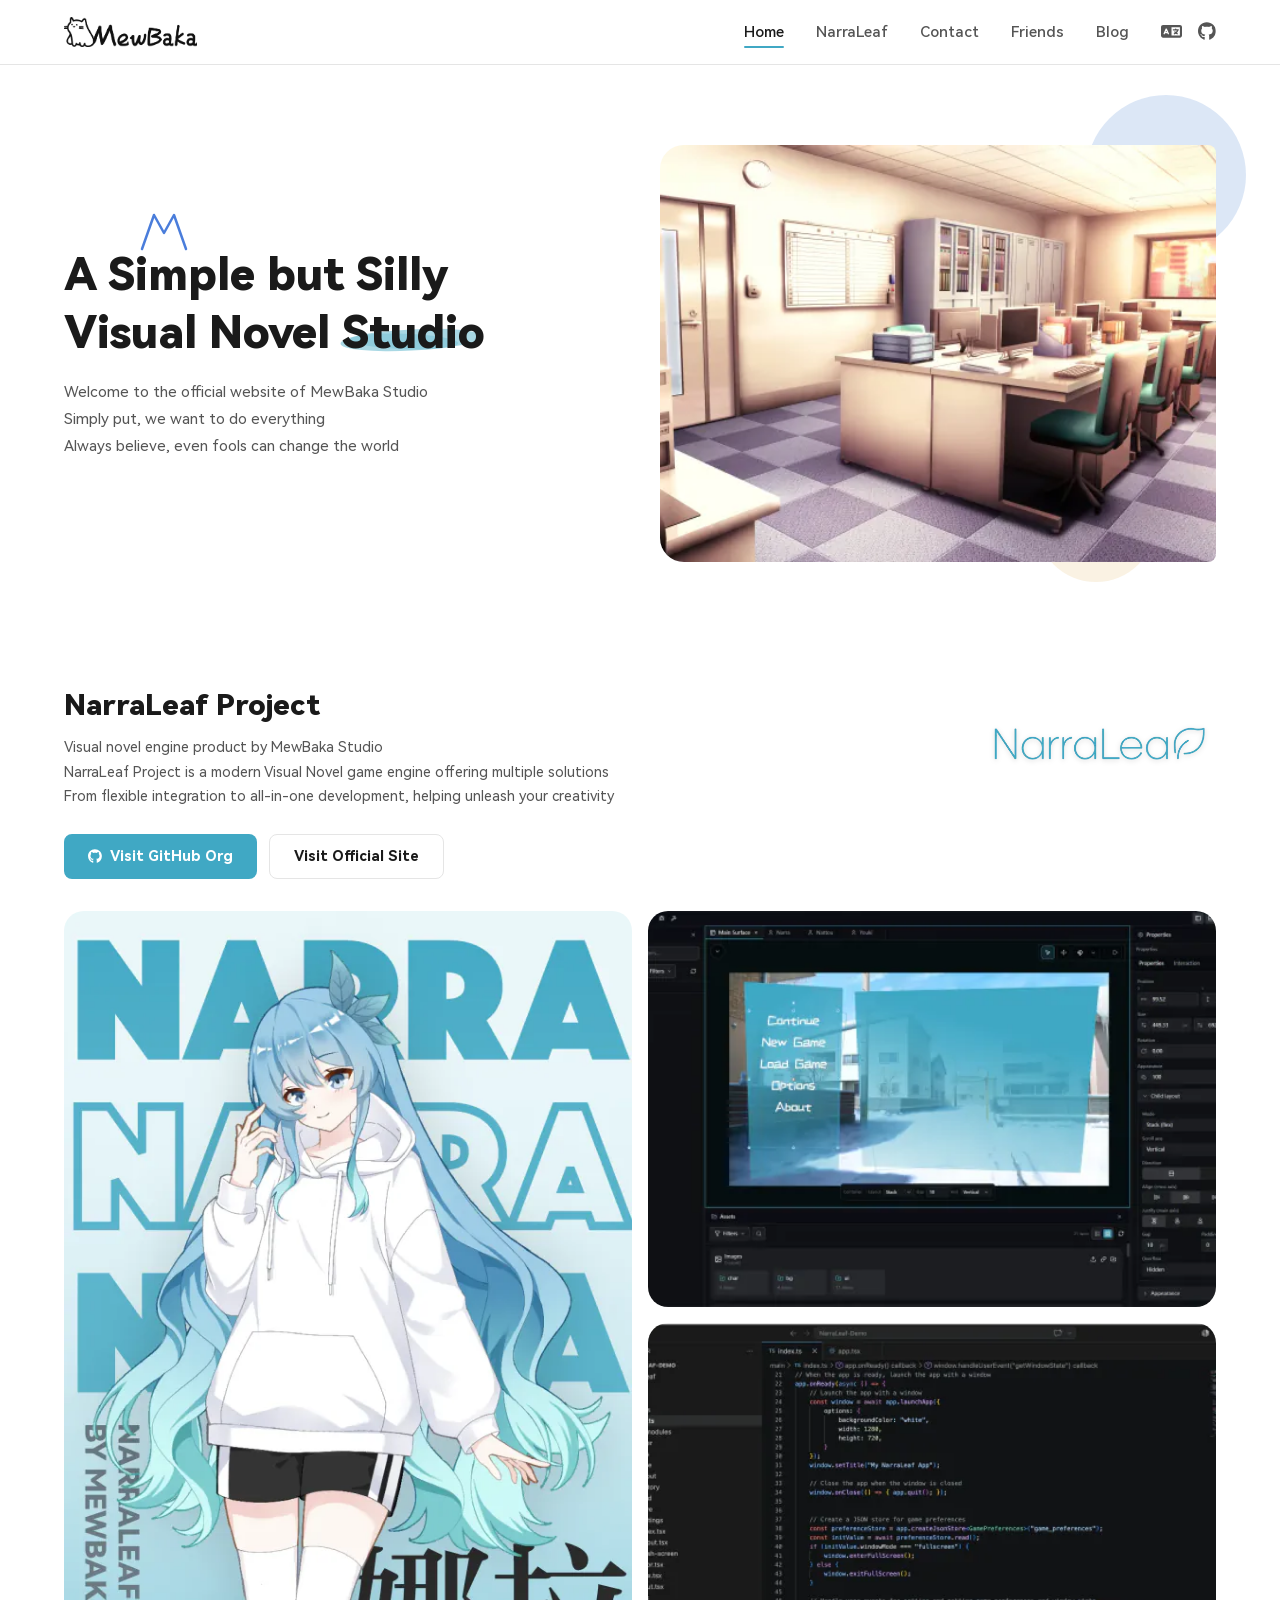
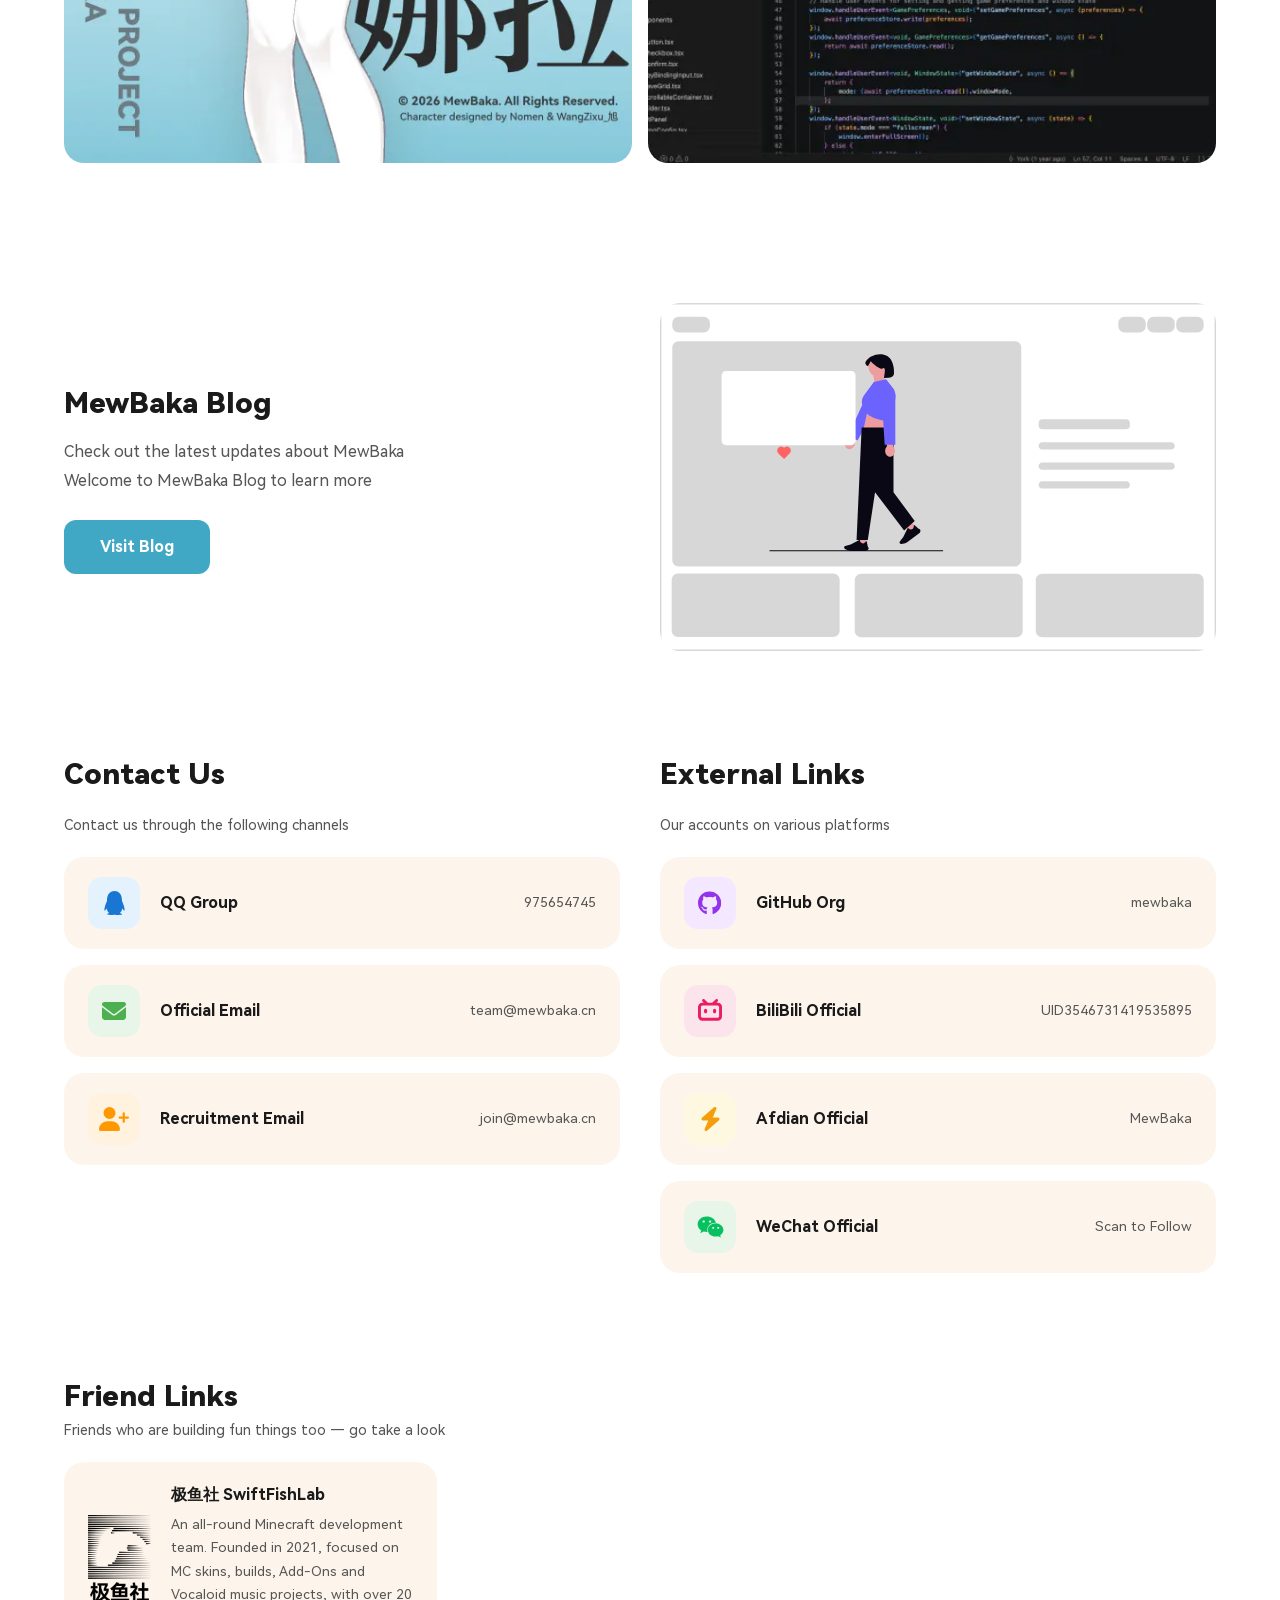
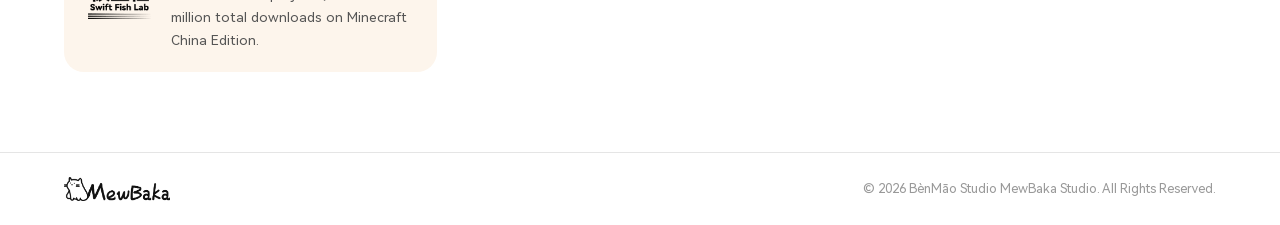
==== en/index.html @ d40ad309 "Move i18n from runtime DOM rewriting to per-language URLs 三种语言各自成为一个真实 URL：/zh/ /en/ /ja/，每份都是完整的静态 " ====
<!DOCTYPE html>
<html lang="en">
<head>
  <meta charset="UTF-8" />
  <meta name="viewport" content="width=device-width, initial-scale=1.0" />

  <!-- ===================================================================
       SEO 元数据区：全部静态定义，本文件固定为 英文。
       多语言现在靠 URL 区分：/zh/ /en/ /ja/ 各是一份完整的静态 HTML，
       切换语言 = 跳转到另一个 URL，JS 不再改写任何正文或元数据。
       爬虫抓到哪个 URL 就收录哪种语言，不受它自身运行环境语言影响。
       三份页面的 hreflang 必须互相声明（缺一份 Google 会忽略整组），
       新增语言时记得同步 hreflang、sitemap.xml 与根目录 index.html 的跳转表。
       =================================================================== -->
  <title>MewBaka Studio</title>
  <meta name="description" content="Official website of MewBaka Studio - creators of NarraLeaf Project, a modern visual novel game engine. We build delightful visual novel experiences." />
  <meta name="keywords" content="MewBaka,visual novel,NarraLeaf,visual novel engine,game engine,indie game,visual novel studio" />
  <meta name="author" content="MewBaka" />
  <meta name="robots" content="index, follow" />
  <meta name="theme-color" content="#40A8C4" />
  <meta name="color-scheme" content="light dark" />
  <link rel="canonical" href="https://mewbaka.cn/en/" />
  <link rel="alternate" hreflang="zh-CN" href="https://mewbaka.cn/zh/" />
  <link rel="alternate" hreflang="en" href="https://mewbaka.cn/en/" />
  <link rel="alternate" hreflang="ja" href="https://mewbaka.cn/ja/" />
  <link rel="alternate" hreflang="x-default" href="https://mewbaka.cn/zh/" />
  <meta property="og:type" content="website" />
  <meta property="og:title" content="MewBaka Studio" />
  <meta property="og:description" content="Official website of MewBaka Studio - creators of the NarraLeaf Project visual novel game engine" />
  <meta property="og:url" content="https://mewbaka.cn/en/" />
  <meta property="og:site_name" content="MewBaka" />
  <meta property="og:locale" content="en_US" />
  <meta property="og:locale:alternate" content="zh_CN" />
  <meta property="og:locale:alternate" content="ja_JP" />
  <meta name="twitter:card" content="summary" />
  <meta name="twitter:title" content="MewBaka Studio" />
  <meta name="twitter:description" content="Official website of MewBaka Studio - creators of the NarraLeaf Project visual novel game engine" />
  <link rel="icon" href="/favicon.ico" />

  <!-- 主题完全由 CSS 的 prefers-color-scheme 决定，不需要内联脚本抢在首屏前设置，
       因此也不存在深色模式白屏闪烁 -->
  <link rel="preload" href="/assets/fonts/harmonyos-sans-400.woff2" as="font" type="font/woff2" crossorigin />
  <link rel="preload" href="/assets/fonts/harmonyos-sans-900.woff2" as="font" type="font/woff2" crossorigin />
  <link rel="stylesheet" href="/assets/css/style.css" />
  <script src="/assets/js/main.js" defer></script>

  <script type="application/ld+json" id="ldJson">
  {
    "@context": "https://schema.org",
    "@type": "Organization",
    "name": "MewBaka 笨猫",
    "alternateName": "MewBaka Studio",
    "url": "https://mewbaka.cn",
    "logo": "https://mewbaka.cn/assets/images/logo/dark.webp",
    "description": "Creators of NarraLeaf Project, a visual novel game engine",
    "sameAs": [
      "https://github.com/mewbaka",
      "https://github.com/narraleaf",
      "https://space.bilibili.com/3546731419535895",
      "https://afdian.com/a/MewBaka"
    ]
  }
  </script>
</head>
<body>
<svg xmlns="http://www.w3.org/2000/svg" class="svg-sprite" aria-hidden="true"><symbol id="i-github" viewBox="0 0 496 512"><path d="M165.9 397.4c0 2-2.3 3.6-5.2 3.6-3.3.3-5.6-1.3-5.6-3.6 0-2 2.3-3.6 5.2-3.6 3-.3 5.6 1.3 5.6 3.6zm-31.1-4.5c-.7 2 1.3 4.3 4.3 4.9 2.6 1 5.6 0 6.2-2s-1.3-4.3-4.3-5.2c-2.6-.7-5.5.3-6.2 2.3zm44.2-1.7c-2.9.7-4.9 2.6-4.6 4.9.3 2 2.9 3.3 5.9 2.6 2.9-.7 4.9-2.6 4.6-4.6-.3-1.9-3-3.2-5.9-2.9zM244.8 8C106.1 8 0 113.3 0 252c0 110.9 69.8 205.8 169.5 239.2 12.8 2.3 17.3-5.6 17.3-12.1 0-6.2-.3-40.4-.3-61.4 0 0-70 15-84.7-29.8 0 0-11.4-29.1-27.8-36.6 0 0-22.9-15.7 1.6-15.4 0 0 24.9 2 38.6 25.8 21.9 38.6 58.6 27.5 72.9 20.9 2.3-16 8.8-27.1 16-33.7-55.9-6.2-112.3-14.3-112.3-110.5 0-27.5 7.6-41.3 23.6-58.9-2.6-6.5-11.1-33.3 2.6-67.9 20.9-6.5 69 27 69 27 20-5.6 41.5-8.5 62.8-8.5s42.8 2.9 62.8 8.5c0 0 48.1-33.6 69-27 13.7 34.7 5.2 61.4 2.6 67.9 16 17.7 25.8 31.5 25.8 58.9 0 96.5-58.9 104.2-114.8 110.5 9.2 7.9 17 22.9 17 46.4 0 33.7-.3 75.4-.3 83.6 0 6.5 4.6 14.4 17.3 12.1C428.2 457.8 496 362.9 496 252 496 113.3 383.5 8 244.8 8zM97.2 352.9c-1.3 1-1 3.3.7 5.2 1.6 1.6 3.9 2.3 5.2 1 1.3-1 1-3.3-.7-5.2-1.6-1.6-3.9-2.3-5.2-1zm-10.8-8.1c-.7 1.3.3 2.9 2.3 3.9 1.6 1 3.6.7 4.3-.7.7-1.3-.3-2.9-2.3-3.9-2-.6-3.6-.3-4.3.7zm32.4 35.6c-1.6 1.3-1 4.3 1.3 6.2 2.3 2.3 5.2 2.6 6.5 1 1.3-1.3.7-4.3-1.3-6.2-2.2-2.3-5.2-2.6-6.5-1zm-11.4-14.7c-1.6 1-1.6 3.6 0 5.9 1.6 2.3 4.3 3.3 5.6 2.3 1.6-1.3 1.6-3.9 0-6.2-1.4-2.3-4-3.3-5.6-2z"/></symbol><symbol id="i-qq" viewBox="0 0 448 512"><path d="M433.754 420.445c-11.526 1.393-44.86-52.741-44.86-52.741 0 31.345-16.136 72.247-51.051 101.786 16.842 5.192 54.843 19.167 45.803 34.421-7.316 12.343-125.51 7.881-159.632 4.037-34.122 3.844-152.316 8.306-159.632-4.037-9.045-15.25 28.918-29.214 45.783-34.415-34.92-29.539-51.059-70.445-51.059-101.792 0 0-33.334 54.134-44.859 52.741-5.37-.65-12.424-29.644 9.347-99.704 10.261-33.024 21.995-60.478 40.144-105.779C60.683 98.063 108.982.006 224 0c113.737.006 163.156 96.133 160.264 214.963 18.118 45.223 29.912 72.85 40.144 105.778 21.768 70.06 14.716 99.053 9.346 99.704z"/></symbol><symbol id="i-bilibili" viewBox="0 0 512 512"><path d="M488.6 104.1C505.3 122.2 513 143.8 511.9 169.8V372.2C511.5 398.6 502.7 420.3 485.4 437.3C468.2 454.3 446.3 463.2 419.9 464H92.02C65.57 463.2 43.81 454.2 26.74 436.8C9.682 419.4 .7667 396.5 0 368.2V169.8C.7667 143.8 9.682 122.2 26.74 104.1C43.81 87.75 65.57 78.77 92.02 78H121.4L96.05 52.19C90.3 46.46 87.42 39.19 87.42 30.4C87.42 21.6 90.3 14.34 96.05 8.603C101.8 2.868 109.1 0 117.9 0C126.7 0 134 2.868 139.8 8.603L213.1 78H301.1L375.6 8.603C381.7 2.868 389.2 0 398 0C406.8 0 414.1 2.868 419.9 8.603C425.6 14.34 428.5 21.6 428.5 30.4C428.5 39.19 425.6 46.46 419.9 52.19L394.6 78L423.9 78C450.3 78.77 471.9 87.75 488.6 104.1H488.6zM449.8 173.8C449.4 164.2 446.1 156.4 439.1 150.3C433.9 144.2 425.1 140.9 416.4 140.5H96.05C86.46 140.9 78.6 144.2 72.47 150.3C66.33 156.4 63.07 164.2 62.69 173.8V368.2C62.69 377.4 65.95 385.2 72.47 391.7C78.99 398.2 86.85 401.5 96.05 401.5H416.4C425.6 401.5 433.4 398.2 439.7 391.7C446 385.2 449.4 377.4 449.8 368.2L449.8 173.8zM185.5 216.5C191.8 222.8 195.2 230.6 195.6 239.7V273C195.2 282.2 191.9 289.9 185.8 296.2C179.6 302.5 171.8 305.7 162.2 305.7C152.6 305.7 144.7 302.5 138.6 296.2C132.5 289.9 129.2 282.2 128.8 273V239.7C129.2 230.6 132.6 222.8 138.9 216.5C145.2 210.2 152.1 206.9 162.2 206.5C171.4 206.9 179.2 210.2 185.5 216.5H185.5zM377 216.5C383.3 222.8 386.7 230.6 387.1 239.7V273C386.7 282.2 383.4 289.9 377.3 296.2C371.2 302.5 363.3 305.7 353.7 305.7C344.1 305.7 336.3 302.5 330.1 296.2C323.1 289.9 320.7 282.2 320.4 273V239.7C320.7 230.6 324.1 222.8 330.4 216.5C336.7 210.2 344.5 206.9 353.7 206.5C362.9 206.9 370.7 210.2 377 216.5H377z"/></symbol><symbol id="i-weixin" viewBox="0 0 576 512"><path d="M385.2 167.6c6.4 0 12.6.3 18.8 1.1C387.4 90.3 303.3 32 207.7 32 100.5 32 13 104.8 13 197.4c0 53.4 29.3 97.5 77.9 131.6l-19.3 58.6 68-34.1c24.4 4.8 43.8 9.7 68.2 9.7 6.2 0 12.1-.3 18.3-.8-4-12.9-6.2-26.6-6.2-40.8-.1-84.9 72.9-154 165.3-154zm-104.5-52.9c14.5 0 24.2 9.7 24.2 24.4 0 14.5-9.7 24.2-24.2 24.2-14.8 0-29.3-9.7-29.3-24.2.1-14.7 14.6-24.4 29.3-24.4zm-136.4 48.6c-14.5 0-29.3-9.7-29.3-24.2 0-14.8 14.8-24.4 29.3-24.4 14.8 0 24.4 9.7 24.4 24.4 0 14.6-9.6 24.2-24.4 24.2zM563 319.4c0-77.9-77.9-141.3-165.4-141.3-92.7 0-165.4 63.4-165.4 141.3S305 460.7 397.6 460.7c19.3 0 38.9-5.1 58.6-9.9l53.4 29.3-14.8-48.6C534 402.1 563 363.2 563 319.4zm-219.1-24.5c-9.7 0-19.3-9.7-19.3-19.6 0-9.7 9.7-19.3 19.3-19.3 14.8 0 24.4 9.7 24.4 19.3 0 10-9.7 19.6-24.4 19.6zm107.1 0c-9.7 0-19.3-9.7-19.3-19.6 0-9.7 9.7-19.3 19.3-19.3 14.5 0 24.4 9.7 24.4 19.3.1 10-9.9 19.6-24.4 19.6z"/></symbol><symbol id="i-language" viewBox="0 0 640 512"><path d="M0 128C0 92.7 28.7 64 64 64H256h48 16H576c35.3 0 64 28.7 64 64V384c0 35.3-28.7 64-64 64H320 304 256 64c-35.3 0-64-28.7-64-64V128zm320 0V384H576V128H320zM178.3 175.9c-3.2-7.2-10.4-11.9-18.3-11.9s-15.1 4.7-18.3 11.9l-64 144c-4.5 10.1 .1 21.9 10.2 26.4s21.9-.1 26.4-10.2l8.9-20.1h73.6l8.9 20.1c4.5 10.1 16.3 14.6 26.4 10.2s14.6-16.3 10.2-26.4l-64-144zM160 233.2L179 276H141l19-42.8zM448 164c11 0 20 9 20 20v4h44 16c11 0 20 9 20 20s-9 20-20 20h-2l-1.6 4.5c-8.9 24.4-22.4 46.6-39.6 65.4c.9 .6 1.8 1.1 2.7 1.6l18.9 11.3c9.5 5.7 12.5 18 6.9 27.4s-18 12.5-27.4 6.9l-18.9-11.3c-4.5-2.7-8.8-5.5-13.1-8.5c-10.6 7.5-21.9 14-34 19.4l-3.6 1.6c-10.1 4.5-21.9-.1-26.4-10.2s.1-21.9 10.2-26.4l3.6-1.6c6.4-2.9 12.6-6.1 18.5-9.8l-12.2-12.2c-7.8-7.8-7.8-20.5 0-28.3s20.5-7.8 28.3 0l14.6 14.6 .5 .5c12.4-13.1 22.5-28.3 29.8-45H448 376c-11 0-20-9-20-20s9-20 20-20h52v-4c0-11 9-20 20-20z"/></symbol><symbol id="i-envelope" viewBox="0 0 512 512"><path d="M48 64C21.5 64 0 85.5 0 112c0 15.1 7.1 29.3 19.2 38.4L236.8 313.6c11.4 8.5 27 8.5 38.4 0L492.8 150.4c12.1-9.1 19.2-23.3 19.2-38.4c0-26.5-21.5-48-48-48H48zM0 176V384c0 35.3 28.7 64 64 64H448c35.3 0 64-28.7 64-64V176L294.4 339.2c-22.8 17.1-54 17.1-76.8 0L0 176z"/></symbol><symbol id="i-user-plus" viewBox="0 0 640 512"><path d="M96 128a128 128 0 1 1 256 0A128 128 0 1 1 96 128zM0 482.3C0 383.8 79.8 304 178.3 304h91.4C368.2 304 448 383.8 448 482.3c0 16.4-13.3 29.7-29.7 29.7H29.7C13.3 512 0 498.7 0 482.3zM504 312V248H440c-13.3 0-24-10.7-24-24s10.7-24 24-24h64V136c0-13.3 10.7-24 24-24s24 10.7 24 24v64h64c13.3 0 24 10.7 24 24s-10.7 24-24 24H552v64c0 13.3-10.7 24-24 24s-24-10.7-24-24z"/></symbol><symbol id="i-bolt" viewBox="0 0 448 512"><path d="M349.4 44.6c5.9-13.7 1.5-29.7-10.6-38.5s-28.6-8-39.9 1.8l-256 224c-10 8.8-13.6 22.9-8.9 35.3S50.7 288 64 288H175.5L98.6 467.4c-5.9 13.7-1.5 29.7 10.6 38.5s28.6 8 39.9-1.8l256-224c10-8.8 13.6-22.9 8.9-35.3s-16.6-20.7-30-20.7H272.5L349.4 44.6z"/></symbol><symbol id="i-arrow-up" viewBox="0 0 384 512"><path d="M214.6 41.4c-12.5-12.5-32.8-12.5-45.3 0l-160 160c-12.5 12.5-12.5 32.8 0 45.3s32.8 12.5 45.3 0L160 141.2V448c0 17.7 14.3 32 32 32s32-14.3 32-32V141.2L329.4 246.6c12.5 12.5 32.8 12.5 45.3 0s12.5-32.8 0-45.3l-160-160z"/></symbol></svg>

<a href="#main" class="skip-link">Skip to Content</a>

<header>
  <div class="container header-inner">
    <a href="/en/" class="logo">
      <img class="logo-img light-logo" src="/assets/images/logo/dark.webp" width="1474" height="333" alt="MewBaka Logo" />
      <img class="logo-img dark-logo" src="/assets/images/logo/light.webp" width="1474" height="333" alt="MewBaka Logo" />
    </a>
    <div class="header-right">
      <div class="nav-links" id="navLinks">
        <a href="#hero" class="active">Home</a>
        <a href="#narraleaf">NarraLeaf</a>
        <a href="#contact">Contact</a>
        <a href="#friends">Friends</a>
        <a href="https://blog.mewbaka.cn" target="_blank" rel="noopener noreferrer">Blog</a>
        <div class="nav-actions">
          <div class="lang-wrapper">
            <button class="lang-toggle" id="langToggle" aria-label="Switch Language"><svg class="icon icon-w125" aria-hidden="true"><use href="#i-language"/></svg></button>
            <div class="lang-dropdown" id="langDropdown">
              <a href="/zh/" hreflang="zh-CN" lang="zh-CN" data-lang="zh-CN" class="lang-option">中文</a>
              <a href="/en/" hreflang="en" lang="en" data-lang="en" class="lang-option active" aria-current="true">English</a>
              <a href="/ja/" hreflang="ja" lang="ja" data-lang="ja" class="lang-option">日本語</a>
            </div>
          </div>
          <a href="https://github.com/mewbaka" target="_blank" rel="noopener noreferrer" class="nav-icon" aria-label="GitHub"><svg class="icon icon-w97" aria-hidden="true"><use href="#i-github"/></svg></a>
        </div>
      </div>
      <button class="hamburger" id="hamburger" aria-label="Menu">
        <span></span><span></span><span></span>
      </button>
    </div>
  </div>
</header>

<main id="main">

<section class="hero" id="hero">
  <div class="container">
    <div class="hero-grid">
      <div class="hero-text">
        <h1 class="doodle">A Simple but Silly<br/>Visual Novel Studio</h1>
        <div class="doodle-deco">
          <span class="deco-zigzag"></span>
        </div>
        <p>Welcome to the official website of MewBaka Studio<br/>Simply put, we want to do everything<br/>Always believe, even fools can change the world</p>
      </div>
      <div class="hero-image">
        <div class="hero-blob-blue"></div>
        <div class="hero-blob-beige"></div>
        <img src="/assets/images/banner-960.webp"
             srcset="/assets/images/banner-640.webp 640w, /assets/images/banner-960.webp 960w, /assets/images/banner-1280.webp 1280w"
             sizes="(max-width: 480px) calc(100vw - 24px), (max-width: 768px) calc(100vw - 48px), (max-width: 1200px) calc((100vw - 88px) / 2), 556px"
             width="1280" height="720" alt="MewBaka Studio" fetchpriority="high" decoding="async" />
      </div>
    </div>
  </div>
</section>

<section class="narraleaf" id="narraleaf">
  <div class="container">
    <div class="section-header">
      <div class="section-header-text">
        <h2>NarraLeaf Project</h2>
        <p>Visual novel engine product by MewBaka Studio<br>NarraLeaf Project is a modern Visual Novel game engine offering multiple solutions<br/>From flexible integration to all-in-one development, helping unleash your creativity</p>
      </div>
      <img src="/assets/images/narraleaf/logo-464.webp" width="460" height="127" alt="NarraLeaf Logo" class="narraleaf-logo" decoding="async" />
    </div>
    <div class="btn-group">
      <a href="https://github.com/narraleaf" target="_blank" rel="noopener noreferrer" class="btn btn-primary"><svg class="icon icon-w97" aria-hidden="true"><use href="#i-github"/></svg> Visit GitHub Org</a>
      <a href="https://narraleaf.com" target="_blank" rel="noopener noreferrer" class="btn btn-outline">Visit Official Site</a>
    </div>
    <div class="narraleaf-grid">
      <div class="img-large">
        <img src="/assets/images/narraleaf/img1-900.webp"
             srcset="/assets/images/narraleaf/img1-600.webp 600w, /assets/images/narraleaf/img1-900.webp 900w, /assets/images/narraleaf/img1-1200.webp 1200w"
             sizes="(max-width: 480px) calc(100vw - 24px), (max-width: 768px) calc(100vw - 48px), (max-width: 1200px) calc((100vw - 64px) / 2), 568px"
             width="1200" height="1800" alt="NarraLeaf character artwork" loading="lazy" decoding="async" />
      </div>
      <div class="img-small">
        <img src="/assets/images/narraleaf/img2-900.webp"
             srcset="/assets/images/narraleaf/img2-600.webp 600w, /assets/images/narraleaf/img2-900.webp 900w, /assets/images/narraleaf/img2-1200.webp 1200w"
             sizes="(max-width: 480px) calc(100vw - 24px), (max-width: 768px) calc(100vw - 48px), (max-width: 1200px) calc((100vw - 64px) / 2), 568px"
             width="1200" height="672" alt="NarraLeaf editor" loading="lazy" decoding="async" />
      </div>
      <div class="img-small">
        <img src="/assets/images/narraleaf/img3-900.webp"
             srcset="/assets/images/narraleaf/img3-600.webp 600w, /assets/images/narraleaf/img3-900.webp 900w, /assets/images/narraleaf/img3-1200.webp 1200w"
             sizes="(max-width: 480px) calc(100vw - 24px), (max-width: 768px) calc(100vw - 48px), (max-width: 1200px) calc((100vw - 64px) / 2), 568px"
             width="1200" height="764" alt="NarraLeaf Studio" loading="lazy" decoding="async" />
      </div>
    </div>
  </div>
</section>

<section class="blog" id="blog">
  <div class="container">
    <div class="blog-grid">
      <div class="blog-text">
        <h2>MewBaka Blog</h2>
        <p class="blog-desc">Check out the latest updates about MewBaka<br/>Welcome to MewBaka Blog to learn more</p>
        <a href="https://blog.mewbaka.cn" target="_blank" rel="noopener noreferrer" class="btn btn-primary blog-btn">Visit Blog</a>
      </div>
      <div class="blog-image">
        <img src="/assets/images/blog.svg" width="793" height="498" alt="MewBaka Blog" loading="lazy" decoding="async" />
      </div>
    </div>
  </div>
</section>

<section class="contact-social" id="contact">
  <div class="container">
    <div class="cs-grid">
      <div class="cs-column">
        <h2 class="cs-heading">Contact Us</h2>
        <p class="cs-sub">Contact us through the following channels</p>
        <a href="https://qm.qq.com/q/kIqDMi6DTy" target="_blank" rel="noopener noreferrer" class="cs-card">
          <div class="cs-icon qq"><svg class="icon icon-w88" aria-hidden="true"><use href="#i-qq"/></svg></div>
          <div class="cs-info">
            <span class="cs-name">QQ Group</span>
            <span class="cs-detail">975654745</span>
          </div>
        </a>
        <a href="mailto:team@mewbaka.cn" class="cs-card">
          <div class="cs-icon email"><svg class="icon" aria-hidden="true"><use href="#i-envelope"/></svg></div>
          <div class="cs-info">
            <span class="cs-name">Official Email</span>
            <span class="cs-detail">team@mewbaka.cn</span>
          </div>
        </a>
        <a href="mailto:join@mewbaka.cn" class="cs-card">
          <div class="cs-icon recruit"><svg class="icon icon-w125" aria-hidden="true"><use href="#i-user-plus"/></svg></div>
          <div class="cs-info">
            <span class="cs-name">Recruitment Email</span>
            <span class="cs-detail">join@mewbaka.cn</span>
          </div>
        </a>
      </div>
      <div class="cs-column">
        <h2 class="cs-heading">External Links</h2>
        <p class="cs-sub">Our accounts on various platforms</p>
        <a href="https://github.com/mewbaka" target="_blank" rel="noopener noreferrer" class="cs-card">
          <div class="cs-icon github"><svg class="icon icon-w97" aria-hidden="true"><use href="#i-github"/></svg></div>
          <div class="cs-info">
            <span class="cs-name">GitHub Org</span>
            <span class="cs-detail">mewbaka</span>
          </div>
        </a>
        <a href="https://space.bilibili.com/3546731419535895" target="_blank" rel="noopener noreferrer" class="cs-card">
          <div class="cs-icon bilibili"><svg class="icon" aria-hidden="true"><use href="#i-bilibili"/></svg></div>
          <div class="cs-info">
            <span class="cs-name">BiliBili Official</span>
            <span class="cs-detail">UID3546731419535895</span>
          </div>
        </a>
        <a href="https://afdian.com/a/MewBaka" target="_blank" rel="noopener noreferrer" class="cs-card">
          <div class="cs-icon afdian"><svg class="icon icon-w88" aria-hidden="true"><use href="#i-bolt"/></svg></div>
          <div class="cs-info">
            <span class="cs-name">Afdian Official</span>
            <span class="cs-detail">MewBaka</span>
          </div>
        </a>
        <div class="cs-card wechat-card" id="wechatCard">
          <div class="cs-icon wechat"><svg class="icon icon-w113" aria-hidden="true"><use href="#i-weixin"/></svg></div>
          <div class="cs-info">
            <span class="cs-name">WeChat Official</span>
            <span class="cs-detail">Scan to Follow</span>
          </div>
          <div class="wechat-popup" id="wechatPopup">
            <img src="/assets/images/wechat-560.webp"
                 srcset="/assets/images/wechat-560.webp 560w, /assets/images/wechat-1120.webp 1120w"
                 sizes="(max-width: 480px) calc(100vw - 24px), (max-width: 768px) calc(100vw - 48px), (max-width: 1200px) calc((100vw - 88px) / 2), 556px"
                 width="1120" height="358" alt="Search for MewBaka笨猫 on WeChat" loading="lazy" decoding="async" />
          </div>
        </div>
      </div>
    </div>
  </div>
</section>

<section class="friends" id="friends">
  <div class="container">
    <h2 class="friends-heading">Friend Links</h2>
    <p class="friends-sub">Friends who are building fun things too — go take a look</p>
    <div class="friends-grid">
      <a href="https://swiftfishlab.cn/" target="_blank" rel="noopener noreferrer" class="friend-card">
        <img class="friend-logo" src="/assets/images/friends/swiftfishlab.webp" width="192" height="316" alt="SwiftFishLab logo" loading="lazy" decoding="async" />
        <div class="friend-info">
          <span class="friend-name">极鱼社 SwiftFishLab</span>
          <span class="friend-desc">An all-round Minecraft development team. Founded in 2021, focused on MC skins, builds, Add-Ons and Vocaloid music projects, with over 20 million total downloads on Minecraft China Edition.</span>
        </div>
      </a>
    </div>
  </div>
</section>

<button class="back-to-top" id="backToTop" aria-label="Back to Top"><svg class="icon icon-w75" aria-hidden="true"><use href="#i-arrow-up"/></svg></button>

</main>

<footer>
  <div class="container footer-inner">
    <div class="footer-logo">
      <img class="light-logo" src="/assets/images/logo/dark.webp" width="1474" height="333" alt="MewBaka Logo" decoding="async" />
      <img class="dark-logo" src="/assets/images/logo/light.webp" width="1474" height="333" alt="MewBaka Logo" decoding="async" />
    </div>
    <div class="footer-copy">© 2026 BènMāo Studio MewBaka Studio. All Rights Reserved.</div>
  </div>
</footer>

</body>
</html>
---- assets/css/style.css ----
/* ===== FONTS (self-hosted, latin subset — CJK 由系统字体兜底) ===== */
@font-face{font-family:'HarmonyOS Sans';font-style:normal;font-weight:400;font-display:swap;src:local('HarmonyOS Sans'),url('../fonts/harmonyos-sans-400.woff2') format('woff2')}
@font-face{font-family:'HarmonyOS Sans';font-style:normal;font-weight:500;font-display:swap;src:local('HarmonyOS Sans'),url('../fonts/harmonyos-sans-500.woff2') format('woff2')}
@font-face{font-family:'HarmonyOS Sans';font-style:normal;font-weight:700;font-display:swap;src:local('HarmonyOS Sans'),url('../fonts/harmonyos-sans-700.woff2') format('woff2')}
@font-face{font-family:'HarmonyOS Sans';font-style:normal;font-weight:900;font-display:swap;src:local('HarmonyOS Sans'),url('../fonts/harmonyos-sans-900.woff2') format('woff2')}

*,*::before,*::after{margin:0;padding:0;box-sizing:border-box}
:root{
  --primary:#40A8C4;
  --primary-hover:#3590A8;
  --text:#1a1a1a;
  --text-secondary:#555;
  --bg:#fff;
  --bg-light:#f8f8f8;
  --card-bg:#fdf5ec;
  --border:#e5e5e5;
  --header-bg:rgba(255,255,255,.92);
  --radius:12px;
  --radius-lg:20px;
  --max-w:1200px;
  --font-sans:'HarmonyOS Sans',-apple-system,BlinkMacSystemFont,"Segoe UI","Noto Sans SC","PingFang SC","Microsoft YaHei",sans-serif;
}
/* 深浅主题完全跟随操作系统：没有切换按钮，也不读写任何本地偏好。
   全部深色规则都写在这个媒体查询里，别再引入 [data-theme] 之类的手动开关。 */
@media(prefers-color-scheme:dark){
  :root{
    --text:#e8e8e8;
    --text-secondary:#aaa;
    --bg:#111;
    --bg-light:#1a1a1a;
    --card-bg:#1e1e1e;
    --border:#333;
    --header-bg:rgba(17,17,17,.92);
    --primary:#5BBDD4;
    --primary-hover:#4AACC4;
  }
}
html{scroll-behavior:smooth;font-size:16px}
@media(prefers-reduced-motion:reduce){html{scroll-behavior:auto}*{animation-duration:0.01ms!important;transition-duration:0.01ms!important}}
body{font-family:var(--font-sans);font-weight:400;color:var(--text);background:var(--bg);line-height:1.6;-webkit-font-smoothing:antialiased;overflow-x:hidden}
a{text-decoration:none;color:inherit}
/* height:auto 让 img 的 width/height 属性只提供宽高比（用于占位、防止 CLS），
   实际高度仍由 CSS 决定；需要固定高度的规则各自显式声明 */
img{max-width:100%;height:auto;display:block}
h1,h2,h3{font-weight:700}
.container{max-width:var(--max-w);margin:0 auto;padding:0 24px}

/* ===== INLINE SVG ICONS ===== */
/* 内联 <svg> 的 width:auto 会被解析为 100%，必须显式给宽度。
   宽度 = viewBox 宽 / 512，与 Font Awesome 的字形步进一致 */
.svg-sprite{display:none}
.icon{height:1em;width:1em;fill:currentColor;display:inline-block;vertical-align:-.125em;flex-shrink:0}
.icon-w75{width:.75em}
.icon-w88{width:.875em}
.icon-w97{width:.96875em}
.icon-w113{width:1.125em}
.icon-w125{width:1.25em}

/* ===== HEADER ===== */
header{position:sticky;top:0;z-index:100;background:var(--header-bg);backdrop-filter:blur(12px);border-bottom:1px solid var(--border)}
.header-inner{display:flex;align-items:center;justify-content:space-between;height:64px}
.logo{display:flex;align-items:center}
.logo img{height:30px;width:auto}
.header-right{display:flex;align-items:center;gap:24px}
.nav-links{display:flex;gap:32px;align-items:center}
/* 一律用直接子选择器 .nav-links>a：语言下拉里的每一项现在也是 <a>，
   但它嵌在 .nav-actions 里，不该套用导航项的字号、下划线和移动端分隔线 */
.nav-links>a{font-size:.95rem;font-weight:500;color:var(--text-secondary);transition:color .2s;position:relative}
.nav-links>a:hover,.nav-links>a.active{color:var(--text)}
.nav-links>a.active::after{content:'';position:absolute;bottom:-4px;left:0;right:0;height:2px;background:var(--primary);border-radius:1px}
.nav-actions{display:flex;align-items:center;gap:16px}
.nav-actions .nav-icon{font-size:1.15rem;color:var(--text-secondary);transition:color .2s}
.nav-actions .nav-icon:hover{color:var(--text)}
.nav-actions .lang-toggle{padding:0;font-size:1.05rem;background:none;border:none;cursor:pointer;color:var(--text-secondary);transition:color .2s;line-height:1}
.nav-actions .lang-toggle:hover{color:var(--text)}
.lang-wrapper{position:relative}
.lang-dropdown{position:absolute;top:calc(100% + 8px);right:0;background:var(--bg);border:1px solid var(--border);border-radius:var(--radius);padding:4px;box-shadow:0 8px 24px rgba(0,0,0,.1);opacity:0;visibility:hidden;transform:translateY(4px);transition:opacity .2s,visibility .2s,transform .2s;z-index:50;min-width:120px}
.lang-dropdown.open{opacity:1;visibility:visible;transform:translateY(0)}
.lang-option{display:block;width:100%;padding:8px 16px;background:none;border:none;cursor:pointer;font-size:.85rem;font-weight:500;color:var(--text-secondary);text-align:left;white-space:nowrap;border-radius:8px;transition:background .15s,color .15s;font-family:var(--font-sans)}
.lang-option:hover{background:var(--bg-light);color:var(--text)}
.lang-option.active{color:var(--text);font-weight:700}
.hamburger{display:none;background:none;border:none;cursor:pointer;padding:4px;flex-direction:column;gap:5px}
.hamburger span{display:block;width:22px;height:2px;background:var(--text);border-radius:2px;transition:transform .3s,opacity .3s}
.hamburger.active span:nth-child(1){transform:translateY(7px) rotate(45deg)}
.hamburger.active span:nth-child(2){opacity:0}
.hamburger.active span:nth-child(3){transform:translateY(-7px) rotate(-45deg)}

/* ===== HERO ===== */
.hero{padding:80px 0 60px;position:relative;overflow:visible}
.hero-grid{display:grid;grid-template-columns:1fr 1fr;gap:40px;align-items:center}
.hero-text{position:relative}
.hero-text h1{font-size:2.8rem;line-height:1.3;font-weight:900;margin-bottom:16px}
.hero-text h1.doodle{position:relative;display:inline-block;z-index:1}
.hero-text h1.doodle::before{content:'';position:absolute;right:0;bottom:2%;width:35%;height:35%;background:url("data:image/svg+xml,%3Csvg xmlns='http://www.w3.org/2000/svg' viewBox='0 0 300 60'%3E%3Cellipse cx='150' cy='30' rx='145' ry='22' fill='%2340A8C4' opacity='.45' transform='rotate(-3 150 30)'/%3E%3Cellipse cx='135' cy='33' rx='110' ry='16' fill='%2340A8C4' opacity='.25' transform='rotate(2 135 33)'/%3E%3C/svg%3E") no-repeat;background-size:100% 100%;z-index:-1}

.doodle-deco{position:absolute;top:0;left:0;width:100%;height:100%;pointer-events:none;z-index:0}
.deco-zigzag{position:absolute;top:-35px;left:70px;width:60px;height:40px;background:url("data:image/svg+xml,%3Csvg xmlns='http://www.w3.org/2000/svg' viewBox='0 0 60 40'%3E%3Cpath d='M8 38L20 4L30 22L40 4L52 38' fill='none' stroke='%234A7DDB' stroke-width='2.5' stroke-linecap='round' stroke-linejoin='round'/%3E%3C/svg%3E") no-repeat center;background-size:contain}
.hero-text p{color:var(--text-secondary);font-size:.95rem;line-height:1.8;font-weight:400}
.hero-image{position:relative}
.hero-image img{width:100%;border-radius:24px 8px 8px 24px;object-fit:cover;aspect-ratio:4/3;transition:transform .4s ease}
.hero-image:hover img{transform:scale(1.03)}
.hero-blob-blue{position:absolute;width:160px;height:160px;background:#C5D8F0;border-radius:50%;top:-50px;right:-30px;opacity:.6;z-index:-1}
.hero-blob-beige{position:absolute;width:120px;height:120px;background:#F5E6C8;border-radius:50%;bottom:-20px;right:60px;opacity:.5;z-index:-1}

/* ===== NARRALEAF SECTION ===== */
.narraleaf{padding:60px 0 80px}
.section-header{display:flex;align-items:center;justify-content:space-between;margin-bottom:24px;flex-wrap:wrap;gap:16px}
.section-header-text h2{font-size:1.8rem;font-weight:900;margin-bottom:8px}
.section-header-text p{color:var(--text-secondary);font-size:.9rem;max-width:680px;line-height:1.7}
.narraleaf-logo{height:64px;width:auto;object-fit:contain;transition:transform .3s ease}
.narraleaf-logo:hover{transform:scale(1.08)}
.btn-group{display:flex;gap:12px;margin-bottom:32px;flex-wrap:wrap}
.btn{display:inline-flex;align-items:center;gap:8px;padding:10px 24px;border-radius:8px;font-size:.9rem;font-weight:700;transition:all .2s;cursor:pointer;border:none}
.btn-primary{background:var(--primary);color:#fff}
.btn-primary:hover{background:var(--primary-hover)}
.btn-outline{background:transparent;color:var(--text);border:1.5px solid var(--border)}
.btn-outline:hover{border-color:#999}

.narraleaf-grid{display:grid;grid-template-columns:1fr 1fr;grid-template-rows:auto auto;gap:16px}
.narraleaf-grid .img-large{grid-row:1/3;border-radius:var(--radius-lg);overflow:hidden}
.narraleaf-grid .img-large img{width:100%;height:100%;object-fit:cover;transition:transform .4s ease}
.narraleaf-grid .img-large:hover img{transform:scale(1.05)}
.narraleaf-grid .img-small{border-radius:var(--radius-lg);overflow:hidden}
.narraleaf-grid .img-small img{width:100%;height:100%;object-fit:cover;transition:transform .4s ease}
.narraleaf-grid .img-small:hover img{transform:scale(1.05)}

/* ===== BLOG SECTION ===== */
.blog{padding:60px 0}
.blog-grid{display:grid;grid-template-columns:1fr 1fr;gap:40px;align-items:center}
.blog-text{padding-right:40px}
.blog-text h2{font-size:1.8rem;font-weight:900;margin-bottom:12px}
.blog-desc{color:var(--text-secondary);font-size:1rem;line-height:1.8;margin-bottom:24px}
.blog-btn{padding:14px 36px;font-size:1rem;border-radius:12px}
.blog-image img{width:100%;border-radius:var(--radius-lg)}

/* ===== CONTACT & SOCIAL SECTION ===== */
.contact-social{padding:40px 0 80px}
.cs-grid{display:grid;grid-template-columns:1fr 1fr;gap:40px}
.cs-column{display:flex;flex-direction:column;gap:16px}
.cs-heading{font-size:1.8rem;font-weight:900}
.cs-sub{color:var(--text-secondary);font-size:.9rem;margin-bottom:4px}
.cs-card{display:flex;align-items:center;gap:20px;background:var(--card-bg);border-radius:var(--radius-lg);padding:20px 24px;transition:transform .2s,box-shadow .2s;cursor:pointer}
.cs-card:hover{transform:translateY(-2px);box-shadow:0 6px 20px rgba(0,0,0,.06)}
.cs-icon{width:52px;height:52px;border-radius:14px;display:flex;align-items:center;justify-content:center;font-size:1.5rem;flex-shrink:0;transition:transform .3s ease}
.cs-card:hover .cs-icon{transform:scale(1.1) rotate(-5deg)}
.cs-icon.qq{background:#e3f2fd;color:#1976d2}
.cs-icon.email{background:#e8f5e9;color:#4caf50}
.cs-icon.recruit{background:#fff3e0;color:#ff9800}
.cs-icon.github{background:#f3e8ff;color:#9333ea}
.cs-icon.bilibili{background:#fce4ec;color:#e91e63}
.cs-icon.afdian{background:#fff8e1;color:#f59e0b}
.cs-info{display:flex;align-items:center;justify-content:space-between;flex:1;min-width:0}
.cs-name{font-size:1rem;font-weight:700;white-space:nowrap}
.cs-detail{font-size:.85rem;color:var(--text-secondary);white-space:nowrap}
.wechat-card{position:relative;cursor:pointer}
.cs-icon.wechat{background:#e8f5e9;color:#07c160}
.wechat-popup{position:absolute;bottom:calc(100% + 12px);right:0;width:100%;border-radius:var(--radius);overflow:hidden;box-shadow:0 8px 24px rgba(0,0,0,.15);opacity:0;visibility:hidden;transform:translateY(8px);transition:opacity .25s,visibility .25s,transform .25s;pointer-events:none;z-index:10}
.wechat-popup img{width:100%;display:block}
.wechat-card:hover .wechat-popup{opacity:1;visibility:visible;transform:translateY(0)}
.wechat-card.popup-open .wechat-popup{opacity:1;visibility:visible;transform:translateY(0);pointer-events:auto}

/* ===== FRIEND LINKS ===== */
/* 上一节 .contact-social 已带 80px 下内边距，这里只补 20px，合计与其他节间距一致 */
.friends{padding:20px 0 80px}
.friends-heading{font-size:1.8rem;font-weight:900}
.friends-sub{color:var(--text-secondary);font-size:.9rem;margin-bottom:20px}
/* auto-fill + min() ：只有一条友链时不会拉成整行大卡片，之后加友链自动排成多列；
   min(340px,100%) 保证窄于 340px 的视口里不横向溢出 */
.friends-grid{display:grid;grid-template-columns:repeat(auto-fill,minmax(min(340px,100%),1fr));gap:16px}
.friend-card{display:flex;align-items:center;gap:20px;background:var(--card-bg);border-radius:var(--radius-lg);padding:20px 24px;transition:transform .2s,box-shadow .2s}
.friend-card:hover{transform:translateY(-2px);box-shadow:0 6px 20px rgba(0,0,0,.06)}
/* 对方 Logo 是纯黑线稿（透明底），深色主题下整体反相为纯白，否则会糊在深色卡片上 */
.friend-logo{height:104px;width:auto;flex-shrink:0;transition:transform .3s ease}
@media(prefers-color-scheme:dark){.friend-logo{filter:invert(1)}}
.friend-card:hover .friend-logo{transform:scale(1.06)}
.friend-info{display:flex;flex-direction:column;gap:6px;min-width:0}
.friend-name{font-size:1rem;font-weight:700}
.friend-desc{font-size:.85rem;line-height:1.7;color:var(--text-secondary)}

/* ===== FOOTER ===== */
footer{border-top:1px solid var(--border);padding:24px 0}
.footer-inner{display:flex;align-items:center;justify-content:space-between}
.footer-logo{display:flex;align-items:center;font-weight:700}
.footer-logo img{height:24px;width:auto}
.footer-copy{font-size:.8rem;color:#999}

/* ===== LOGO THEME SWITCH ===== */
/* 深色 logo 用在浅色底上，浅色 logo 用在深色底上 */
.light-logo{display:block}
.dark-logo{display:none}
@media(prefers-color-scheme:dark){
  .light-logo{display:none}
  .dark-logo{display:block}
}

/* ===== RESPONSIVE ===== */
@media(max-width:768px){
  .hero-grid{grid-template-columns:1fr;text-align:center}
  .hero-text h1{font-size:2rem}
  .hero-blob-blue,.hero-blob-beige{display:none}
  .hero-text h1.doodle::before,.doodle-deco{display:none}
  .section-header{flex-direction:column}
  .narraleaf-logo{order:-1;align-self:flex-start}
  .narraleaf-grid{grid-template-columns:1fr}
  .narraleaf-grid .img-large{grid-row:auto}
  .blog-grid{grid-template-columns:1fr}
  .blog-text{padding-right:0;text-align:center}
  .blog-btn{margin:0 auto}
  .blog-image{order:-1}
  .cs-grid{grid-template-columns:1fr}
  .header-inner{height:56px}
  .hamburger{display:flex}
  .nav-links{display:none;position:absolute;top:56px;left:0;right:0;flex-direction:column;gap:0;background:var(--header-bg);backdrop-filter:blur(12px);border-bottom:1px solid var(--border);padding:8px 0}
  .nav-links.open{display:flex}
  .nav-links>a{padding:12px 24px;font-size:.95rem;border-bottom:1px solid var(--border)}
  .nav-links>a:last-of-type{border-bottom:none}
  .nav-links>a.active::after{display:none}
  .nav-actions{padding:8px 24px 4px;gap:16px;justify-content:flex-start}
  .nav-actions .nav-icon{font-size:1.3rem}
  .nav-actions .lang-toggle{font-size:1.2rem}
  .logo img{height:27px}
  .footer-inner{flex-direction:column;gap:12px;text-align:center}
  .footer-logo{justify-content:center}
}
@media(max-width:480px){
  .hero-text h1{font-size:1.6rem}
  .header-inner{padding:0 12px}
  .container{padding:0 12px}
  .cs-card{padding:16px}
  .cs-icon{width:44px;height:44px;font-size:1.3rem}
  .friend-card{padding:16px;gap:16px}
  .friend-logo{height:88px}
}

/* ===== THEME TRANSITION ===== */
body,.header-inner,.card,.btn,.nav-links>a{transition:background .3s,color .3s,border-color .3s,box-shadow .3s}

/* ===== SELECTION ===== */
::selection{background:rgba(64,168,196,.25);color:inherit}

/* ===== SKIP LINK ===== */
.skip-link{position:absolute;top:-100%;left:16px;background:var(--primary);color:#fff;padding:8px 16px;border-radius:0 0 8px 8px;font-size:.85rem;font-weight:600;z-index:999;transition:top .2s}
.skip-link:focus{top:0}

/* ===== BACK TO TOP ===== */
.back-to-top{position:fixed;bottom:32px;right:32px;width:44px;height:44px;border-radius:50%;background:var(--primary);color:#fff;border:none;cursor:pointer;font-size:1rem;display:flex;align-items:center;justify-content:center;opacity:0;visibility:hidden;transform:translateY(12px);transition:opacity .3s,visibility .3s,transform .3s,background .2s;z-index:90;box-shadow:0 4px 12px rgba(0,0,0,.15)}
.back-to-top.visible{opacity:1;visibility:visible;transform:translateY(0)}
.back-to-top:hover{background:var(--primary-hover)}

/* ===== LANGUAGE SUGGESTION BANNER =====
   仅当浏览器环境为英文/日文、且用户尚未选择过语言时，由 main.js 动态插入。
   刻意不写进 index.html：静态源码里保持纯中文，爬虫抓到的仍是中文页面。
   定位避开 .back-to-top（右下 32px，44px 见方）：桌面端靠左，移动端上移。 */
.lang-banner{position:fixed;bottom:24px;left:24px;z-index:95;max-width:400px;display:flex;align-items:flex-start;gap:12px;background:var(--bg);border:1px solid var(--border);border-radius:var(--radius);padding:16px;box-shadow:0 8px 24px rgba(0,0,0,.12);opacity:0;visibility:hidden;transform:translateY(12px);transition:opacity .3s,visibility .3s,transform .3s}
.lang-banner.show{opacity:1;visibility:visible;transform:translateY(0)}
.lang-banner-icon{margin-top:3px;color:var(--primary)}
.lang-banner-body{flex:1;min-width:0}
.lang-banner-text{font-size:.85rem;line-height:1.5;color:var(--text-secondary);margin-bottom:12px}
/* 是 <a> 不是 <button>：切换语言 = 跳转到另一个 URL，所以要 display 成块级可点区域 */
.lang-banner-switch{display:inline-block;padding:8px 16px;border-radius:8px;background:var(--primary);color:#fff;border:none;cursor:pointer;font-size:.8rem;font-weight:700;font-family:var(--font-sans);transition:background .2s}
.lang-banner-switch:hover{background:var(--primary-hover);color:#fff}
.lang-banner-close{flex-shrink:0;width:22px;height:22px;display:flex;align-items:center;justify-content:center;background:none;border:none;cursor:pointer;border-radius:6px;font-size:1.1rem;line-height:1;color:var(--text-secondary);font-family:var(--font-sans);transition:background .15s,color .15s}
.lang-banner-close:hover{background:var(--bg-light);color:var(--text)}
@media(max-width:768px){
  .lang-banner{left:12px;right:12px;bottom:88px;max-width:none}
}
@media(prefers-reduced-motion:reduce){
  .lang-banner{transition:none}
}
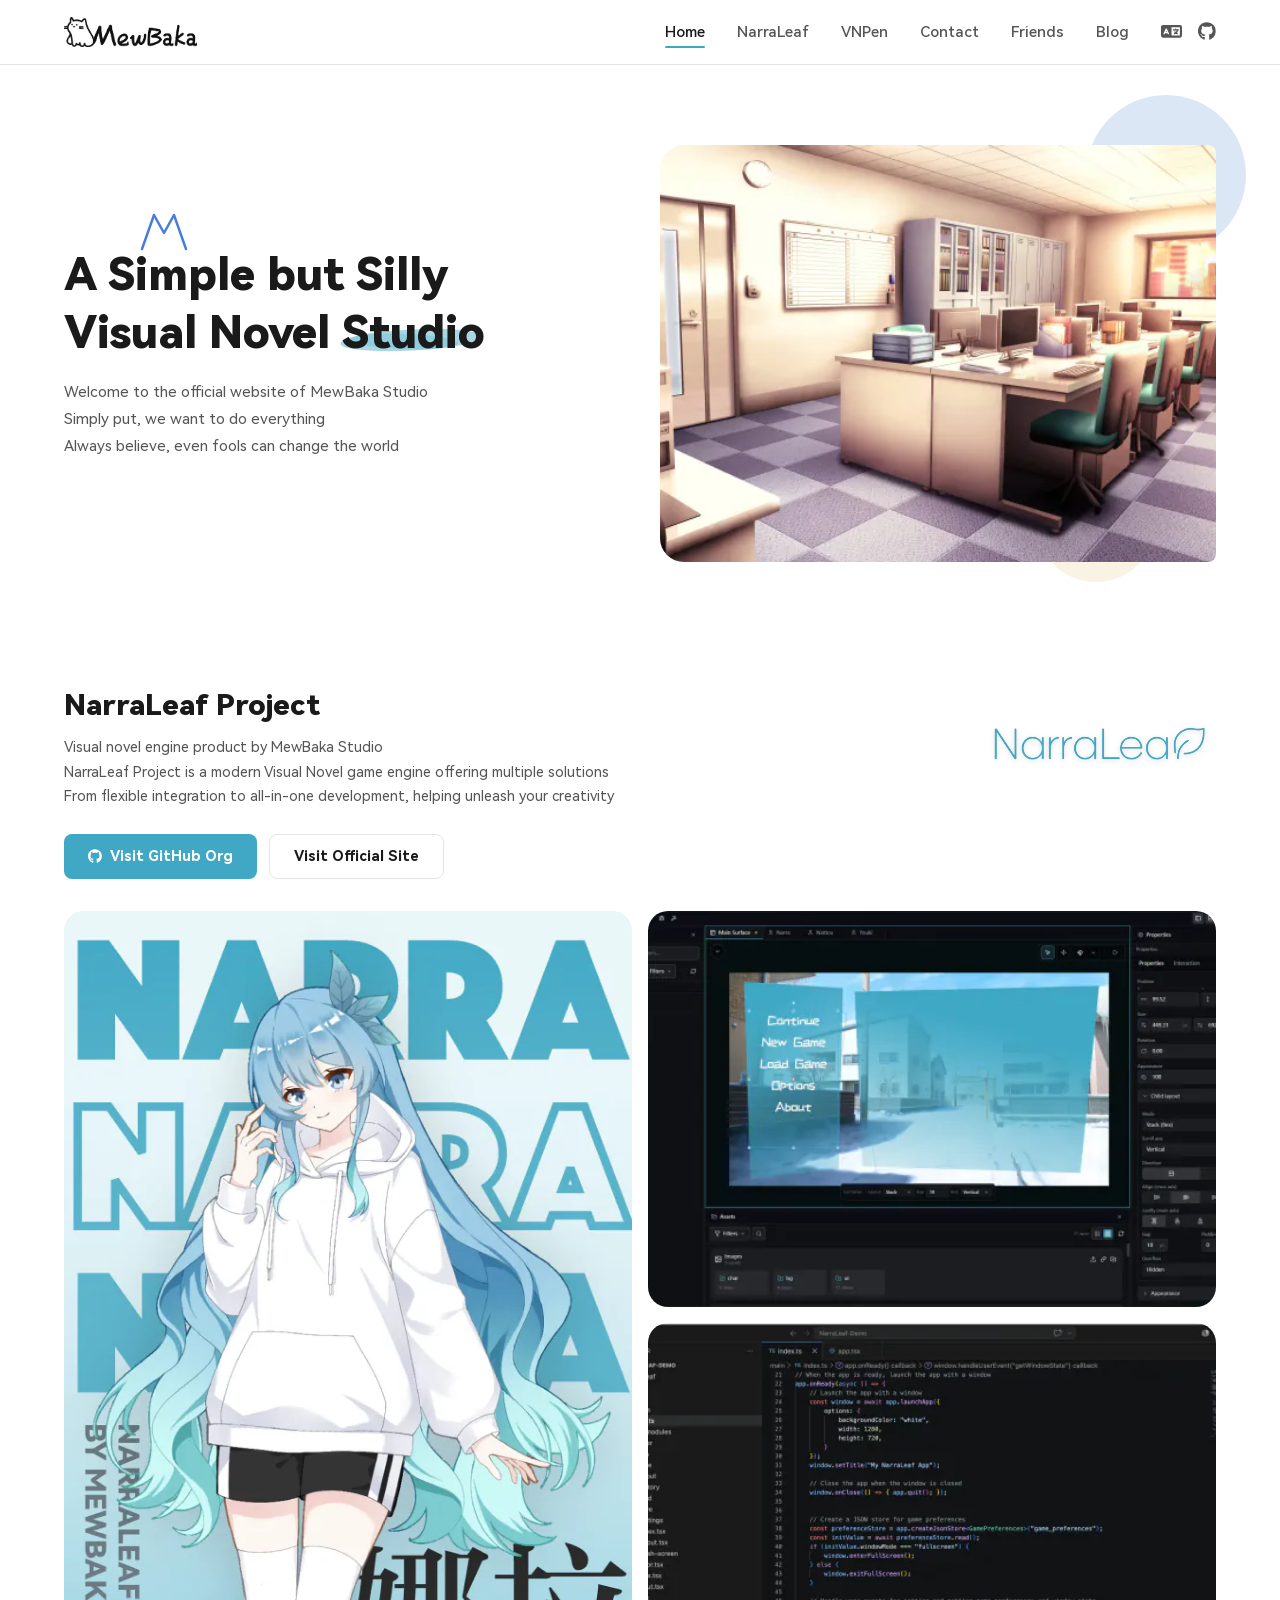
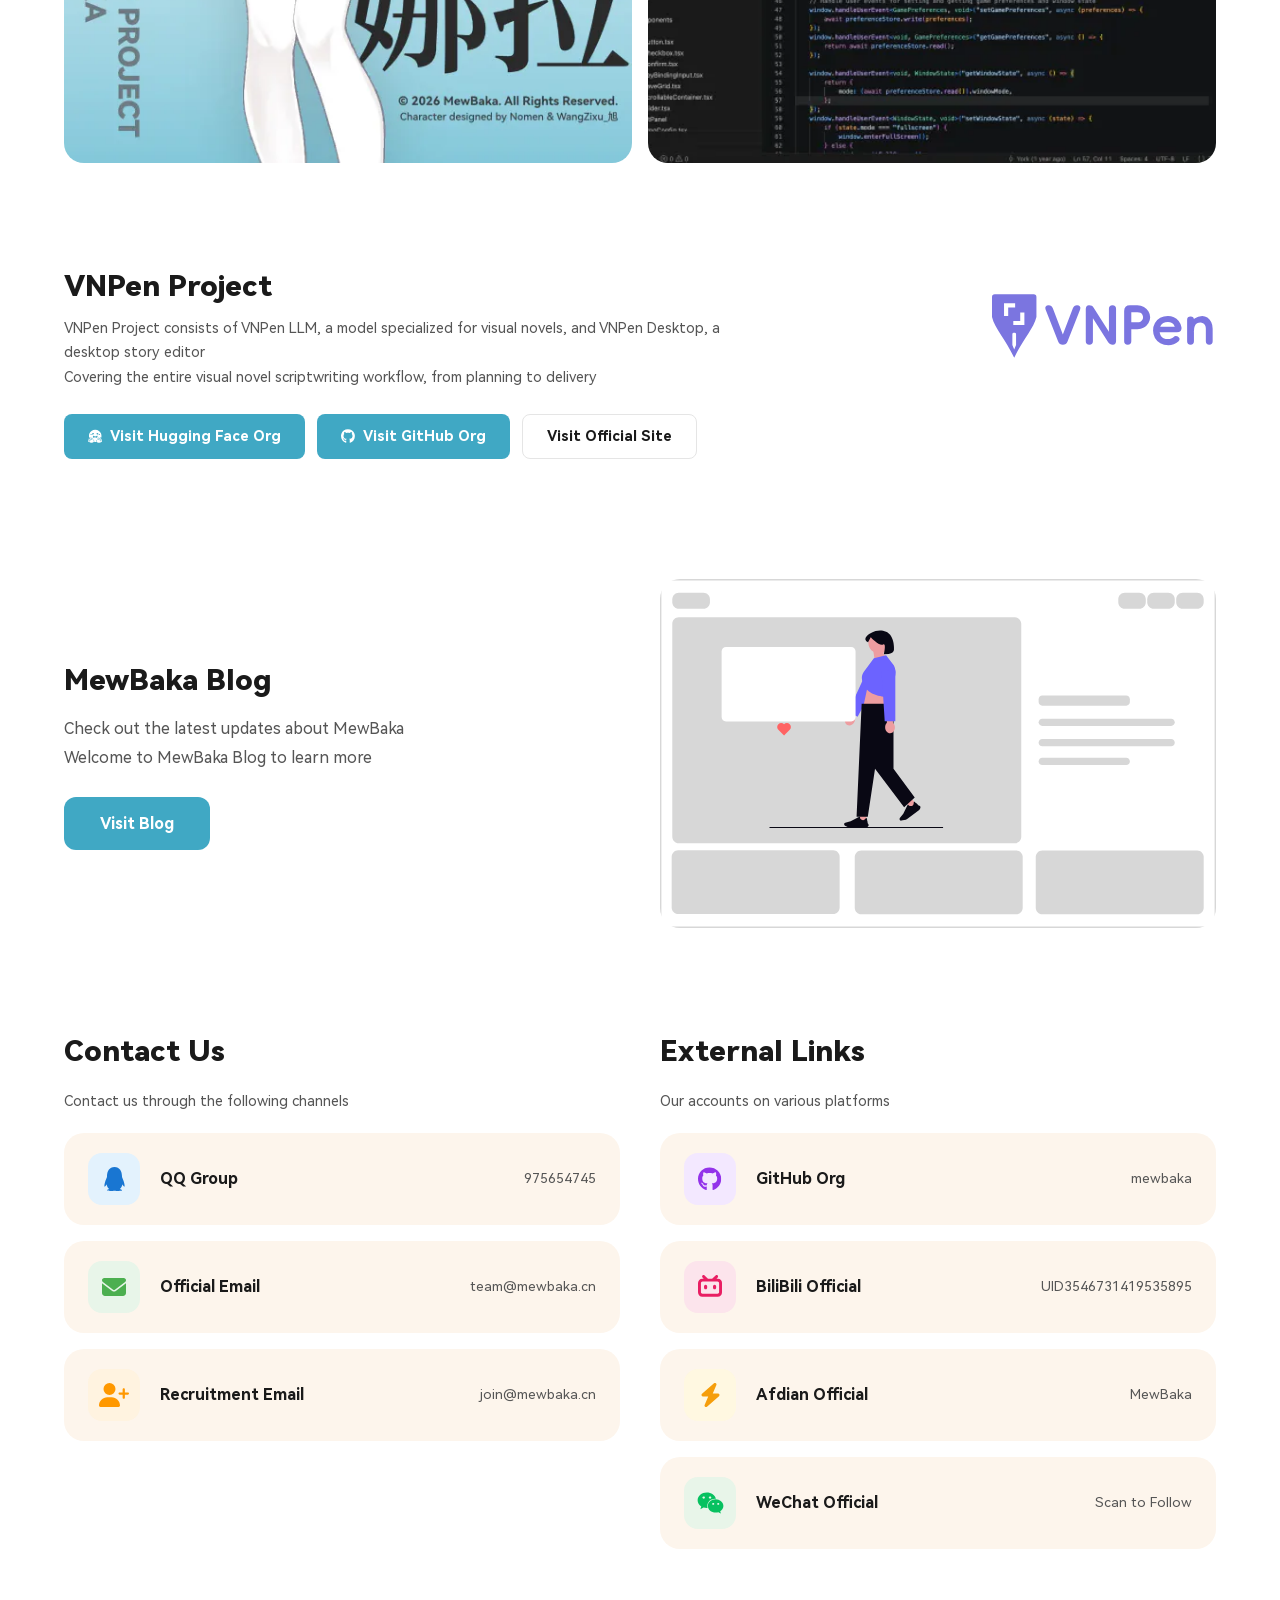
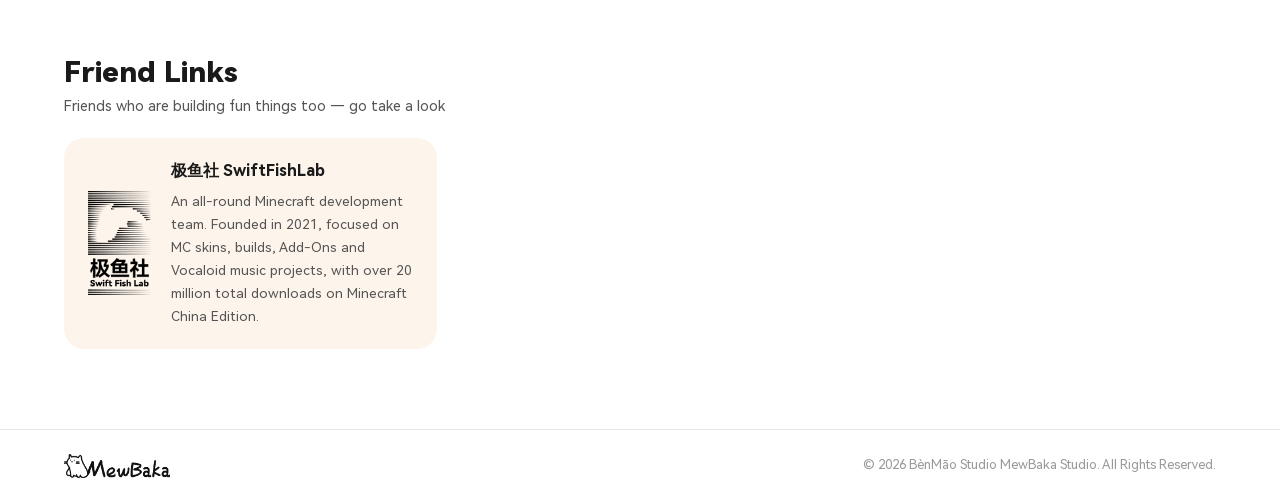
==== commit 496508e5: "Add VNPen Project section below NarraLeaf" ====
--- a/en/index.html
+++ b/en/index.html
@@ -19,15 +19,15 @@
   <meta name="robots" content="index, follow" />
   <meta name="theme-color" content="#40A8C4" />
   <meta name="color-scheme" content="light dark" />
-  <link rel="canonical" href="https://mewbaka.cn/en/" />
-  <link rel="alternate" hreflang="zh-CN" href="https://mewbaka.cn/zh/" />
-  <link rel="alternate" hreflang="en" href="https://mewbaka.cn/en/" />
-  <link rel="alternate" hreflang="ja" href="https://mewbaka.cn/ja/" />
-  <link rel="alternate" hreflang="x-default" href="https://mewbaka.cn/zh/" />
+  <link rel="canonical" href="https://www.mewbaka.cn/en/" />
+  <link rel="alternate" hreflang="zh-CN" href="https://www.mewbaka.cn/zh/" />
+  <link rel="alternate" hreflang="en" href="https://www.mewbaka.cn/en/" />
+  <link rel="alternate" hreflang="ja" href="https://www.mewbaka.cn/ja/" />
+  <link rel="alternate" hreflang="x-default" href="https://www.mewbaka.cn/zh/" />
   <meta property="og:type" content="website" />
   <meta property="og:title" content="MewBaka Studio" />
   <meta property="og:description" content="Official website of MewBaka Studio - creators of the NarraLeaf Project visual novel game engine" />
-  <meta property="og:url" content="https://mewbaka.cn/en/" />
+  <meta property="og:url" content="https://www.mewbaka.cn/en/" />
   <meta property="og:site_name" content="MewBaka" />
   <meta property="og:locale" content="en_US" />
   <meta property="og:locale:alternate" content="zh_CN" />
@@ -50,8 +50,8 @@
     "@type": "Organization",
     "name": "MewBaka 笨猫",
     "alternateName": "MewBaka Studio",
-    "url": "https://mewbaka.cn",
-    "logo": "https://mewbaka.cn/assets/images/logo/dark.webp",
+    "url": "https://www.mewbaka.cn",
+    "logo": "https://www.mewbaka.cn/assets/images/logo/dark.webp",
     "description": "Creators of NarraLeaf Project, a visual novel game engine",
     "sameAs": [
       "https://github.com/mewbaka",
@@ -63,7 +63,7 @@
   </script>
 </head>
 <body>
-<svg xmlns="http://www.w3.org/2000/svg" class="svg-sprite" aria-hidden="true"><symbol id="i-github" viewBox="0 0 496 512"><path d="M165.9 397.4c0 2-2.3 3.6-5.2 3.6-3.3.3-5.6-1.3-5.6-3.6 0-2 2.3-3.6 5.2-3.6 3-.3 5.6 1.3 5.6 3.6zm-31.1-4.5c-.7 2 1.3 4.3 4.3 4.9 2.6 1 5.6 0 6.2-2s-1.3-4.3-4.3-5.2c-2.6-.7-5.5.3-6.2 2.3zm44.2-1.7c-2.9.7-4.9 2.6-4.6 4.9.3 2 2.9 3.3 5.9 2.6 2.9-.7 4.9-2.6 4.6-4.6-.3-1.9-3-3.2-5.9-2.9zM244.8 8C106.1 8 0 113.3 0 252c0 110.9 69.8 205.8 169.5 239.2 12.8 2.3 17.3-5.6 17.3-12.1 0-6.2-.3-40.4-.3-61.4 0 0-70 15-84.7-29.8 0 0-11.4-29.1-27.8-36.6 0 0-22.9-15.7 1.6-15.4 0 0 24.9 2 38.6 25.8 21.9 38.6 58.6 27.5 72.9 20.9 2.3-16 8.8-27.1 16-33.7-55.9-6.2-112.3-14.3-112.3-110.5 0-27.5 7.6-41.3 23.6-58.9-2.6-6.5-11.1-33.3 2.6-67.9 20.9-6.5 69 27 69 27 20-5.6 41.5-8.5 62.8-8.5s42.8 2.9 62.8 8.5c0 0 48.1-33.6 69-27 13.7 34.7 5.2 61.4 2.6 67.9 16 17.7 25.8 31.5 25.8 58.9 0 96.5-58.9 104.2-114.8 110.5 9.2 7.9 17 22.9 17 46.4 0 33.7-.3 75.4-.3 83.6 0 6.5 4.6 14.4 17.3 12.1C428.2 457.8 496 362.9 496 252 496 113.3 383.5 8 244.8 8zM97.2 352.9c-1.3 1-1 3.3.7 5.2 1.6 1.6 3.9 2.3 5.2 1 1.3-1 1-3.3-.7-5.2-1.6-1.6-3.9-2.3-5.2-1zm-10.8-8.1c-.7 1.3.3 2.9 2.3 3.9 1.6 1 3.6.7 4.3-.7.7-1.3-.3-2.9-2.3-3.9-2-.6-3.6-.3-4.3.7zm32.4 35.6c-1.6 1.3-1 4.3 1.3 6.2 2.3 2.3 5.2 2.6 6.5 1 1.3-1.3.7-4.3-1.3-6.2-2.2-2.3-5.2-2.6-6.5-1zm-11.4-14.7c-1.6 1-1.6 3.6 0 5.9 1.6 2.3 4.3 3.3 5.6 2.3 1.6-1.3 1.6-3.9 0-6.2-1.4-2.3-4-3.3-5.6-2z"/></symbol><symbol id="i-qq" viewBox="0 0 448 512"><path d="M433.754 420.445c-11.526 1.393-44.86-52.741-44.86-52.741 0 31.345-16.136 72.247-51.051 101.786 16.842 5.192 54.843 19.167 45.803 34.421-7.316 12.343-125.51 7.881-159.632 4.037-34.122 3.844-152.316 8.306-159.632-4.037-9.045-15.25 28.918-29.214 45.783-34.415-34.92-29.539-51.059-70.445-51.059-101.792 0 0-33.334 54.134-44.859 52.741-5.37-.65-12.424-29.644 9.347-99.704 10.261-33.024 21.995-60.478 40.144-105.779C60.683 98.063 108.982.006 224 0c113.737.006 163.156 96.133 160.264 214.963 18.118 45.223 29.912 72.85 40.144 105.778 21.768 70.06 14.716 99.053 9.346 99.704z"/></symbol><symbol id="i-bilibili" viewBox="0 0 512 512"><path d="M488.6 104.1C505.3 122.2 513 143.8 511.9 169.8V372.2C511.5 398.6 502.7 420.3 485.4 437.3C468.2 454.3 446.3 463.2 419.9 464H92.02C65.57 463.2 43.81 454.2 26.74 436.8C9.682 419.4 .7667 396.5 0 368.2V169.8C.7667 143.8 9.682 122.2 26.74 104.1C43.81 87.75 65.57 78.77 92.02 78H121.4L96.05 52.19C90.3 46.46 87.42 39.19 87.42 30.4C87.42 21.6 90.3 14.34 96.05 8.603C101.8 2.868 109.1 0 117.9 0C126.7 0 134 2.868 139.8 8.603L213.1 78H301.1L375.6 8.603C381.7 2.868 389.2 0 398 0C406.8 0 414.1 2.868 419.9 8.603C425.6 14.34 428.5 21.6 428.5 30.4C428.5 39.19 425.6 46.46 419.9 52.19L394.6 78L423.9 78C450.3 78.77 471.9 87.75 488.6 104.1H488.6zM449.8 173.8C449.4 164.2 446.1 156.4 439.1 150.3C433.9 144.2 425.1 140.9 416.4 140.5H96.05C86.46 140.9 78.6 144.2 72.47 150.3C66.33 156.4 63.07 164.2 62.69 173.8V368.2C62.69 377.4 65.95 385.2 72.47 391.7C78.99 398.2 86.85 401.5 96.05 401.5H416.4C425.6 401.5 433.4 398.2 439.7 391.7C446 385.2 449.4 377.4 449.8 368.2L449.8 173.8zM185.5 216.5C191.8 222.8 195.2 230.6 195.6 239.7V273C195.2 282.2 191.9 289.9 185.8 296.2C179.6 302.5 171.8 305.7 162.2 305.7C152.6 305.7 144.7 302.5 138.6 296.2C132.5 289.9 129.2 282.2 128.8 273V239.7C129.2 230.6 132.6 222.8 138.9 216.5C145.2 210.2 152.1 206.9 162.2 206.5C171.4 206.9 179.2 210.2 185.5 216.5H185.5zM377 216.5C383.3 222.8 386.7 230.6 387.1 239.7V273C386.7 282.2 383.4 289.9 377.3 296.2C371.2 302.5 363.3 305.7 353.7 305.7C344.1 305.7 336.3 302.5 330.1 296.2C323.1 289.9 320.7 282.2 320.4 273V239.7C320.7 230.6 324.1 222.8 330.4 216.5C336.7 210.2 344.5 206.9 353.7 206.5C362.9 206.9 370.7 210.2 377 216.5H377z"/></symbol><symbol id="i-weixin" viewBox="0 0 576 512"><path d="M385.2 167.6c6.4 0 12.6.3 18.8 1.1C387.4 90.3 303.3 32 207.7 32 100.5 32 13 104.8 13 197.4c0 53.4 29.3 97.5 77.9 131.6l-19.3 58.6 68-34.1c24.4 4.8 43.8 9.7 68.2 9.7 6.2 0 12.1-.3 18.3-.8-4-12.9-6.2-26.6-6.2-40.8-.1-84.9 72.9-154 165.3-154zm-104.5-52.9c14.5 0 24.2 9.7 24.2 24.4 0 14.5-9.7 24.2-24.2 24.2-14.8 0-29.3-9.7-29.3-24.2.1-14.7 14.6-24.4 29.3-24.4zm-136.4 48.6c-14.5 0-29.3-9.7-29.3-24.2 0-14.8 14.8-24.4 29.3-24.4 14.8 0 24.4 9.7 24.4 24.4 0 14.6-9.6 24.2-24.4 24.2zM563 319.4c0-77.9-77.9-141.3-165.4-141.3-92.7 0-165.4 63.4-165.4 141.3S305 460.7 397.6 460.7c19.3 0 38.9-5.1 58.6-9.9l53.4 29.3-14.8-48.6C534 402.1 563 363.2 563 319.4zm-219.1-24.5c-9.7 0-19.3-9.7-19.3-19.6 0-9.7 9.7-19.3 19.3-19.3 14.8 0 24.4 9.7 24.4 19.3 0 10-9.7 19.6-24.4 19.6zm107.1 0c-9.7 0-19.3-9.7-19.3-19.6 0-9.7 9.7-19.3 19.3-19.3 14.5 0 24.4 9.7 24.4 19.3.1 10-9.9 19.6-24.4 19.6z"/></symbol><symbol id="i-language" viewBox="0 0 640 512"><path d="M0 128C0 92.7 28.7 64 64 64H256h48 16H576c35.3 0 64 28.7 64 64V384c0 35.3-28.7 64-64 64H320 304 256 64c-35.3 0-64-28.7-64-64V128zm320 0V384H576V128H320zM178.3 175.9c-3.2-7.2-10.4-11.9-18.3-11.9s-15.1 4.7-18.3 11.9l-64 144c-4.5 10.1 .1 21.9 10.2 26.4s21.9-.1 26.4-10.2l8.9-20.1h73.6l8.9 20.1c4.5 10.1 16.3 14.6 26.4 10.2s14.6-16.3 10.2-26.4l-64-144zM160 233.2L179 276H141l19-42.8zM448 164c11 0 20 9 20 20v4h44 16c11 0 20 9 20 20s-9 20-20 20h-2l-1.6 4.5c-8.9 24.4-22.4 46.6-39.6 65.4c.9 .6 1.8 1.1 2.7 1.6l18.9 11.3c9.5 5.7 12.5 18 6.9 27.4s-18 12.5-27.4 6.9l-18.9-11.3c-4.5-2.7-8.8-5.5-13.1-8.5c-10.6 7.5-21.9 14-34 19.4l-3.6 1.6c-10.1 4.5-21.9-.1-26.4-10.2s.1-21.9 10.2-26.4l3.6-1.6c6.4-2.9 12.6-6.1 18.5-9.8l-12.2-12.2c-7.8-7.8-7.8-20.5 0-28.3s20.5-7.8 28.3 0l14.6 14.6 .5 .5c12.4-13.1 22.5-28.3 29.8-45H448 376c-11 0-20-9-20-20s9-20 20-20h52v-4c0-11 9-20 20-20z"/></symbol><symbol id="i-envelope" viewBox="0 0 512 512"><path d="M48 64C21.5 64 0 85.5 0 112c0 15.1 7.1 29.3 19.2 38.4L236.8 313.6c11.4 8.5 27 8.5 38.4 0L492.8 150.4c12.1-9.1 19.2-23.3 19.2-38.4c0-26.5-21.5-48-48-48H48zM0 176V384c0 35.3 28.7 64 64 64H448c35.3 0 64-28.7 64-64V176L294.4 339.2c-22.8 17.1-54 17.1-76.8 0L0 176z"/></symbol><symbol id="i-user-plus" viewBox="0 0 640 512"><path d="M96 128a128 128 0 1 1 256 0A128 128 0 1 1 96 128zM0 482.3C0 383.8 79.8 304 178.3 304h91.4C368.2 304 448 383.8 448 482.3c0 16.4-13.3 29.7-29.7 29.7H29.7C13.3 512 0 498.7 0 482.3zM504 312V248H440c-13.3 0-24-10.7-24-24s10.7-24 24-24h64V136c0-13.3 10.7-24 24-24s24 10.7 24 24v64h64c13.3 0 24 10.7 24 24s-10.7 24-24 24H552v64c0 13.3-10.7 24-24 24s-24-10.7-24-24z"/></symbol><symbol id="i-bolt" viewBox="0 0 448 512"><path d="M349.4 44.6c5.9-13.7 1.5-29.7-10.6-38.5s-28.6-8-39.9 1.8l-256 224c-10 8.8-13.6 22.9-8.9 35.3S50.7 288 64 288H175.5L98.6 467.4c-5.9 13.7-1.5 29.7 10.6 38.5s28.6 8 39.9-1.8l256-224c10-8.8 13.6-22.9 8.9-35.3s-16.6-20.7-30-20.7H272.5L349.4 44.6z"/></symbol><symbol id="i-arrow-up" viewBox="0 0 384 512"><path d="M214.6 41.4c-12.5-12.5-32.8-12.5-45.3 0l-160 160c-12.5 12.5-12.5 32.8 0 45.3s32.8 12.5 45.3 0L160 141.2V448c0 17.7 14.3 32 32 32s32-14.3 32-32V141.2L329.4 246.6c12.5 12.5 32.8 12.5 45.3 0s12.5-32.8 0-45.3l-160-160z"/></symbol></svg>
+<svg xmlns="http://www.w3.org/2000/svg" class="svg-sprite" aria-hidden="true"><symbol id="i-github" viewBox="0 0 496 512"><path d="M165.9 397.4c0 2-2.3 3.6-5.2 3.6-3.3.3-5.6-1.3-5.6-3.6 0-2 2.3-3.6 5.2-3.6 3-.3 5.6 1.3 5.6 3.6zm-31.1-4.5c-.7 2 1.3 4.3 4.3 4.9 2.6 1 5.6 0 6.2-2s-1.3-4.3-4.3-5.2c-2.6-.7-5.5.3-6.2 2.3zm44.2-1.7c-2.9.7-4.9 2.6-4.6 4.9.3 2 2.9 3.3 5.9 2.6 2.9-.7 4.9-2.6 4.6-4.6-.3-1.9-3-3.2-5.9-2.9zM244.8 8C106.1 8 0 113.3 0 252c0 110.9 69.8 205.8 169.5 239.2 12.8 2.3 17.3-5.6 17.3-12.1 0-6.2-.3-40.4-.3-61.4 0 0-70 15-84.7-29.8 0 0-11.4-29.1-27.8-36.6 0 0-22.9-15.7 1.6-15.4 0 0 24.9 2 38.6 25.8 21.9 38.6 58.6 27.5 72.9 20.9 2.3-16 8.8-27.1 16-33.7-55.9-6.2-112.3-14.3-112.3-110.5 0-27.5 7.6-41.3 23.6-58.9-2.6-6.5-11.1-33.3 2.6-67.9 20.9-6.5 69 27 69 27 20-5.6 41.5-8.5 62.8-8.5s42.8 2.9 62.8 8.5c0 0 48.1-33.6 69-27 13.7 34.7 5.2 61.4 2.6 67.9 16 17.7 25.8 31.5 25.8 58.9 0 96.5-58.9 104.2-114.8 110.5 9.2 7.9 17 22.9 17 46.4 0 33.7-.3 75.4-.3 83.6 0 6.5 4.6 14.4 17.3 12.1C428.2 457.8 496 362.9 496 252 496 113.3 383.5 8 244.8 8zM97.2 352.9c-1.3 1-1 3.3.7 5.2 1.6 1.6 3.9 2.3 5.2 1 1.3-1 1-3.3-.7-5.2-1.6-1.6-3.9-2.3-5.2-1zm-10.8-8.1c-.7 1.3.3 2.9 2.3 3.9 1.6 1 3.6.7 4.3-.7.7-1.3-.3-2.9-2.3-3.9-2-.6-3.6-.3-4.3.7zm32.4 35.6c-1.6 1.3-1 4.3 1.3 6.2 2.3 2.3 5.2 2.6 6.5 1 1.3-1.3.7-4.3-1.3-6.2-2.2-2.3-5.2-2.6-6.5-1zm-11.4-14.7c-1.6 1-1.6 3.6 0 5.9 1.6 2.3 4.3 3.3 5.6 2.3 1.6-1.3 1.6-3.9 0-6.2-1.4-2.3-4-3.3-5.6-2z"/></symbol><symbol id="i-qq" viewBox="0 0 448 512"><path d="M433.754 420.445c-11.526 1.393-44.86-52.741-44.86-52.741 0 31.345-16.136 72.247-51.051 101.786 16.842 5.192 54.843 19.167 45.803 34.421-7.316 12.343-125.51 7.881-159.632 4.037-34.122 3.844-152.316 8.306-159.632-4.037-9.045-15.25 28.918-29.214 45.783-34.415-34.92-29.539-51.059-70.445-51.059-101.792 0 0-33.334 54.134-44.859 52.741-5.37-.65-12.424-29.644 9.347-99.704 10.261-33.024 21.995-60.478 40.144-105.779C60.683 98.063 108.982.006 224 0c113.737.006 163.156 96.133 160.264 214.963 18.118 45.223 29.912 72.85 40.144 105.778 21.768 70.06 14.716 99.053 9.346 99.704z"/></symbol><symbol id="i-bilibili" viewBox="0 0 512 512"><path d="M488.6 104.1C505.3 122.2 513 143.8 511.9 169.8V372.2C511.5 398.6 502.7 420.3 485.4 437.3C468.2 454.3 446.3 463.2 419.9 464H92.02C65.57 463.2 43.81 454.2 26.74 436.8C9.682 419.4 .7667 396.5 0 368.2V169.8C.7667 143.8 9.682 122.2 26.74 104.1C43.81 87.75 65.57 78.77 92.02 78H121.4L96.05 52.19C90.3 46.46 87.42 39.19 87.42 30.4C87.42 21.6 90.3 14.34 96.05 8.603C101.8 2.868 109.1 0 117.9 0C126.7 0 134 2.868 139.8 8.603L213.1 78H301.1L375.6 8.603C381.7 2.868 389.2 0 398 0C406.8 0 414.1 2.868 419.9 8.603C425.6 14.34 428.5 21.6 428.5 30.4C428.5 39.19 425.6 46.46 419.9 52.19L394.6 78L423.9 78C450.3 78.77 471.9 87.75 488.6 104.1H488.6zM449.8 173.8C449.4 164.2 446.1 156.4 439.1 150.3C433.9 144.2 425.1 140.9 416.4 140.5H96.05C86.46 140.9 78.6 144.2 72.47 150.3C66.33 156.4 63.07 164.2 62.69 173.8V368.2C62.69 377.4 65.95 385.2 72.47 391.7C78.99 398.2 86.85 401.5 96.05 401.5H416.4C425.6 401.5 433.4 398.2 439.7 391.7C446 385.2 449.4 377.4 449.8 368.2L449.8 173.8zM185.5 216.5C191.8 222.8 195.2 230.6 195.6 239.7V273C195.2 282.2 191.9 289.9 185.8 296.2C179.6 302.5 171.8 305.7 162.2 305.7C152.6 305.7 144.7 302.5 138.6 296.2C132.5 289.9 129.2 282.2 128.8 273V239.7C129.2 230.6 132.6 222.8 138.9 216.5C145.2 210.2 152.1 206.9 162.2 206.5C171.4 206.9 179.2 210.2 185.5 216.5H185.5zM377 216.5C383.3 222.8 386.7 230.6 387.1 239.7V273C386.7 282.2 383.4 289.9 377.3 296.2C371.2 302.5 363.3 305.7 353.7 305.7C344.1 305.7 336.3 302.5 330.1 296.2C323.1 289.9 320.7 282.2 320.4 273V239.7C320.7 230.6 324.1 222.8 330.4 216.5C336.7 210.2 344.5 206.9 353.7 206.5C362.9 206.9 370.7 210.2 377 216.5H377z"/></symbol><symbol id="i-weixin" viewBox="0 0 576 512"><path d="M385.2 167.6c6.4 0 12.6.3 18.8 1.1C387.4 90.3 303.3 32 207.7 32 100.5 32 13 104.8 13 197.4c0 53.4 29.3 97.5 77.9 131.6l-19.3 58.6 68-34.1c24.4 4.8 43.8 9.7 68.2 9.7 6.2 0 12.1-.3 18.3-.8-4-12.9-6.2-26.6-6.2-40.8-.1-84.9 72.9-154 165.3-154zm-104.5-52.9c14.5 0 24.2 9.7 24.2 24.4 0 14.5-9.7 24.2-24.2 24.2-14.8 0-29.3-9.7-29.3-24.2.1-14.7 14.6-24.4 29.3-24.4zm-136.4 48.6c-14.5 0-29.3-9.7-29.3-24.2 0-14.8 14.8-24.4 29.3-24.4 14.8 0 24.4 9.7 24.4 24.4 0 14.6-9.6 24.2-24.4 24.2zM563 319.4c0-77.9-77.9-141.3-165.4-141.3-92.7 0-165.4 63.4-165.4 141.3S305 460.7 397.6 460.7c19.3 0 38.9-5.1 58.6-9.9l53.4 29.3-14.8-48.6C534 402.1 563 363.2 563 319.4zm-219.1-24.5c-9.7 0-19.3-9.7-19.3-19.6 0-9.7 9.7-19.3 19.3-19.3 14.8 0 24.4 9.7 24.4 19.3 0 10-9.7 19.6-24.4 19.6zm107.1 0c-9.7 0-19.3-9.7-19.3-19.6 0-9.7 9.7-19.3 19.3-19.3 14.5 0 24.4 9.7 24.4 19.3.1 10-9.9 19.6-24.4 19.6z"/></symbol><symbol id="i-language" viewBox="0 0 640 512"><path d="M0 128C0 92.7 28.7 64 64 64H256h48 16H576c35.3 0 64 28.7 64 64V384c0 35.3-28.7 64-64 64H320 304 256 64c-35.3 0-64-28.7-64-64V128zm320 0V384H576V128H320zM178.3 175.9c-3.2-7.2-10.4-11.9-18.3-11.9s-15.1 4.7-18.3 11.9l-64 144c-4.5 10.1 .1 21.9 10.2 26.4s21.9-.1 26.4-10.2l8.9-20.1h73.6l8.9 20.1c4.5 10.1 16.3 14.6 26.4 10.2s14.6-16.3 10.2-26.4l-64-144zM160 233.2L179 276H141l19-42.8zM448 164c11 0 20 9 20 20v4h44 16c11 0 20 9 20 20s-9 20-20 20h-2l-1.6 4.5c-8.9 24.4-22.4 46.6-39.6 65.4c.9 .6 1.8 1.1 2.7 1.6l18.9 11.3c9.5 5.7 12.5 18 6.9 27.4s-18 12.5-27.4 6.9l-18.9-11.3c-4.5-2.7-8.8-5.5-13.1-8.5c-10.6 7.5-21.9 14-34 19.4l-3.6 1.6c-10.1 4.5-21.9-.1-26.4-10.2s.1-21.9 10.2-26.4l3.6-1.6c6.4-2.9 12.6-6.1 18.5-9.8l-12.2-12.2c-7.8-7.8-7.8-20.5 0-28.3s20.5-7.8 28.3 0l14.6 14.6 .5 .5c12.4-13.1 22.5-28.3 29.8-45H448 376c-11 0-20-9-20-20s9-20 20-20h52v-4c0-11 9-20 20-20z"/></symbol><symbol id="i-envelope" viewBox="0 0 512 512"><path d="M48 64C21.5 64 0 85.5 0 112c0 15.1 7.1 29.3 19.2 38.4L236.8 313.6c11.4 8.5 27 8.5 38.4 0L492.8 150.4c12.1-9.1 19.2-23.3 19.2-38.4c0-26.5-21.5-48-48-48H48zM0 176V384c0 35.3 28.7 64 64 64H448c35.3 0 64-28.7 64-64V176L294.4 339.2c-22.8 17.1-54 17.1-76.8 0L0 176z"/></symbol><symbol id="i-user-plus" viewBox="0 0 640 512"><path d="M96 128a128 128 0 1 1 256 0A128 128 0 1 1 96 128zM0 482.3C0 383.8 79.8 304 178.3 304h91.4C368.2 304 448 383.8 448 482.3c0 16.4-13.3 29.7-29.7 29.7H29.7C13.3 512 0 498.7 0 482.3zM504 312V248H440c-13.3 0-24-10.7-24-24s10.7-24 24-24h64V136c0-13.3 10.7-24 24-24s24 10.7 24 24v64h64c13.3 0 24 10.7 24 24s-10.7 24-24 24H552v64c0 13.3-10.7 24-24 24s-24-10.7-24-24z"/></symbol><symbol id="i-bolt" viewBox="0 0 448 512"><path d="M349.4 44.6c5.9-13.7 1.5-29.7-10.6-38.5s-28.6-8-39.9 1.8l-256 224c-10 8.8-13.6 22.9-8.9 35.3S50.7 288 64 288H175.5L98.6 467.4c-5.9 13.7-1.5 29.7 10.6 38.5s28.6 8 39.9-1.8l256-224c10-8.8 13.6-22.9 8.9-35.3s-16.6-20.7-30-20.7H272.5L349.4 44.6z"/></symbol><symbol id="i-arrow-up" viewBox="0 0 384 512"><path d="M214.6 41.4c-12.5-12.5-32.8-12.5-45.3 0l-160 160c-12.5 12.5-12.5 32.8 0 45.3s32.8 12.5 45.3 0L160 141.2V448c0 17.7 14.3 32 32 32s32-14.3 32-32V141.2L329.4 246.6c12.5 12.5 32.8 12.5 45.3 0s12.5-32.8 0-45.3l-160-160z"/></symbol><symbol id="i-huggingface" viewBox="0 0 24 24"><path d="M12.025 1.13c-5.77 0-10.449 4.647-10.449 10.378 0 1.112.178 2.181.503 3.185.064-.222.203-.444.416-.577a.96.96 0 0 1 .524-.15c.293 0 .584.124.84.284.278.173.48.408.71.694.226.282.458.611.684.951v-.014c.017-.324.106-.622.264-.874s.403-.487.762-.543c.3-.047.596.06.787.203s.31.313.4.467c.15.257.212.468.233.542.01.026.653 1.552 1.657 2.54.616.605 1.01 1.223 1.082 1.912.055.537-.096 1.059-.38 1.572.637.121 1.294.187 1.967.187.657 0 1.298-.063 1.921-.178-.287-.517-.44-1.041-.384-1.581.07-.69.465-1.307 1.081-1.913 1.004-.987 1.647-2.513 1.657-2.539.021-.074.083-.285.233-.542.09-.154.208-.323.4-.467a1.08 1.08 0 0 1 .787-.203c.359.056.604.29.762.543s.247.55.265.874v.015c.225-.34.457-.67.683-.952.23-.286.432-.52.71-.694.257-.16.547-.284.84-.285a.97.97 0 0 1 .524.151c.228.143.373.388.43.625l.006.04a10.3 10.3 0 0 0 .534-3.273c0-5.731-4.678-10.378-10.449-10.378M8.327 6.583a1.5 1.5 0 0 1 .713.174 1.487 1.487 0 0 1 .617 2.013c-.183.343-.762-.214-1.102-.094-.38.134-.532.914-.917.71a1.487 1.487 0 0 1 .69-2.803m7.486 0a1.487 1.487 0 0 1 .689 2.803c-.385.204-.536-.576-.916-.71-.34-.12-.92.437-1.103.094a1.487 1.487 0 0 1 .617-2.013 1.5 1.5 0 0 1 .713-.174m-10.68 1.55a.96.96 0 1 1 0 1.921.96.96 0 0 1 0-1.92m13.838 0a.96.96 0 1 1 0 1.92.96.96 0 0 1 0-1.92M8.489 11.458c.588.01 1.965 1.157 3.572 1.164 1.607-.007 2.984-1.155 3.572-1.164.196-.003.305.12.305.454 0 .886-.424 2.328-1.563 3.202-.22-.756-1.396-1.366-1.63-1.32q-.011.001-.02.006l-.044.026-.01.008-.03.024q-.018.017-.035.036l-.032.04a1 1 0 0 0-.058.09l-.014.025q-.049.088-.11.19a1 1 0 0 1-.083.116 1.2 1.2 0 0 1-.173.18q-.035.029-.075.058a1.3 1.3 0 0 1-.251-.243 1 1 0 0 1-.076-.107c-.124-.193-.177-.363-.337-.444-.034-.016-.104-.008-.2.022q-.094.03-.216.087-.06.028-.125.063l-.13.074q-.067.04-.136.086a3 3 0 0 0-.135.096 3 3 0 0 0-.26.219 2 2 0 0 0-.12.121 2 2 0 0 0-.106.128l-.002.002a2 2 0 0 0-.09.132l-.001.001a1.2 1.2 0 0 0-.105.212q-.013.036-.024.073c-1.139-.875-1.563-2.317-1.563-3.203 0-.334.109-.457.305-.454m.836 10.354c.824-1.19.766-2.082-.365-3.194-1.13-1.112-1.789-2.738-1.789-2.738s-.246-.945-.806-.858-.97 1.499.202 2.362c1.173.864-.233 1.45-.685.64-.45-.812-1.683-2.896-2.322-3.295s-1.089-.175-.938.647 2.822 2.813 2.562 3.244-1.176-.506-1.176-.506-2.866-2.567-3.49-1.898.473 1.23 2.037 2.16c1.564.932 1.686 1.178 1.464 1.53s-3.675-2.511-4-1.297c-.323 1.214 3.524 1.567 3.287 2.405-.238.839-2.71-1.587-3.216-.642-.506.946 3.49 2.056 3.522 2.064 1.29.33 4.568 1.028 5.713-.624m5.349 0c-.824-1.19-.766-2.082.365-3.194 1.13-1.112 1.789-2.738 1.789-2.738s.246-.945.806-.858.97 1.499-.202 2.362c-1.173.864.233 1.45.685.64.451-.812 1.683-2.896 2.322-3.295s1.089-.175.938.647-2.822 2.813-2.562 3.244 1.176-.506 1.176-.506 2.866-2.567 3.49-1.898-.473 1.23-2.037 2.16c-1.564.932-1.686 1.178-1.464 1.53s3.675-2.511 4-1.297c.323 1.214-3.524 1.567-3.287 2.405.238.839 2.71-1.587 3.216-.642.506.946-3.49 2.056-3.522 2.064-1.29.33-4.568 1.028-5.713-.624"/></symbol></svg>
 
 <a href="#main" class="skip-link">Skip to Content</a>
 
@@ -77,6 +77,7 @@
       <div class="nav-links" id="navLinks">
         <a href="#hero" class="active">Home</a>
         <a href="#narraleaf">NarraLeaf</a>
+        <a href="#vnpen">VNPen</a>
         <a href="#contact">Contact</a>
         <a href="#friends">Friends</a>
         <a href="https://blog.mewbaka.cn" target="_blank" rel="noopener noreferrer">Blog</a>
@@ -159,6 +160,24 @@
   </div>
 </section>
 
+<section class="vnpen" id="vnpen">
+  <div class="container">
+    <div class="section-header">
+      <div class="section-header-text">
+        <h2>VNPen Project</h2>
+        <p>VNPen Project consists of VNPen LLM, a model specialized for visual novels, and VNPen Desktop, a desktop story editor<br/>Covering the entire visual novel scriptwriting workflow, from planning to delivery</p>
+      </div>
+      <img src="/assets/images/vnpen/logo.svg" width="605" height="173" alt="VNPen Logo" class="vnpen-logo light-logo" decoding="async" />
+      <img src="/assets/images/vnpen/logo-dark.svg" width="605" height="173" alt="VNPen Logo" class="vnpen-logo dark-logo" decoding="async" />
+    </div>
+    <div class="btn-group">
+      <a href="https://huggingface.co/VNPen" target="_blank" rel="noopener noreferrer" class="btn btn-primary"><svg class="icon" aria-hidden="true"><use href="#i-huggingface"/></svg> Visit Hugging Face Org</a>
+      <a href="https://github.com/vnpen" target="_blank" rel="noopener noreferrer" class="btn btn-primary"><svg class="icon icon-w97" aria-hidden="true"><use href="#i-github"/></svg> Visit GitHub Org</a>
+      <a href="https://vnpen.mewbaka.cn" target="_blank" rel="noopener noreferrer" class="btn btn-outline">Visit Official Site</a>
+    </div>
+  </div>
+</section>
+
 <section class="blog" id="blog">
   <div class="container">
     <div class="blog-grid">
--- a/assets/css/style.css
+++ b/assets/css/style.css
@@ -124,6 +124,12 @@
 .narraleaf-grid .img-small img{width:100%;height:100%;object-fit:cover;transition:transform .4s ease}
 .narraleaf-grid .img-small:hover img{transform:scale(1.05)}
 
+/* ===== VNPEN SECTION ===== */
+.vnpen{padding:20px 0 60px}
+.vnpen .btn-group{margin-bottom:0}
+.vnpen-logo{height:64px;width:auto;object-fit:contain;transition:transform .3s ease}
+.vnpen-logo:hover{transform:scale(1.08)}
+
 /* ===== BLOG SECTION ===== */
 .blog{padding:60px 0}
 .blog-grid{display:grid;grid-template-columns:1fr 1fr;gap:40px;align-items:center}
@@ -200,7 +206,7 @@
   .hero-blob-blue,.hero-blob-beige{display:none}
   .hero-text h1.doodle::before,.doodle-deco{display:none}
   .section-header{flex-direction:column}
-  .narraleaf-logo{order:-1;align-self:flex-start}
+  .narraleaf-logo,.vnpen-logo{order:-1;align-self:flex-start}
   .narraleaf-grid{grid-template-columns:1fr}
   .narraleaf-grid .img-large{grid-row:auto}
   .blog-grid{grid-template-columns:1fr}
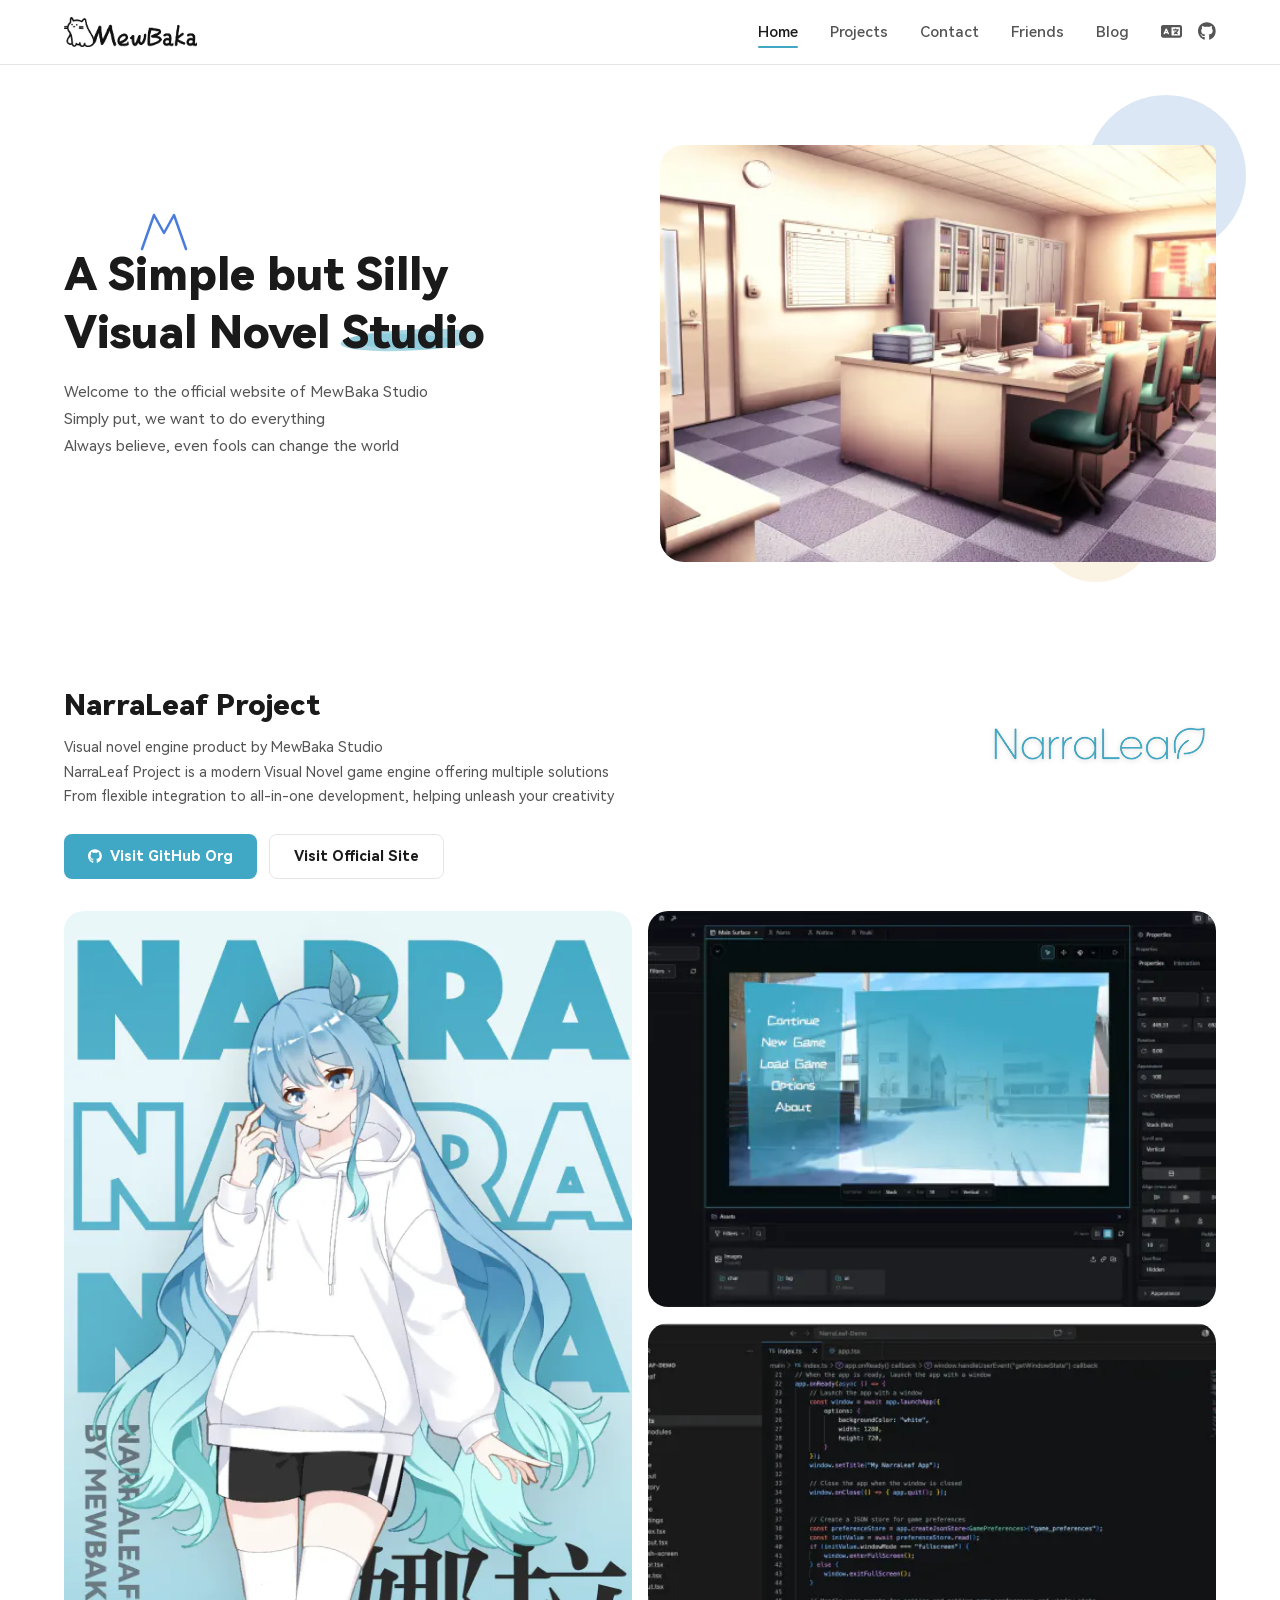
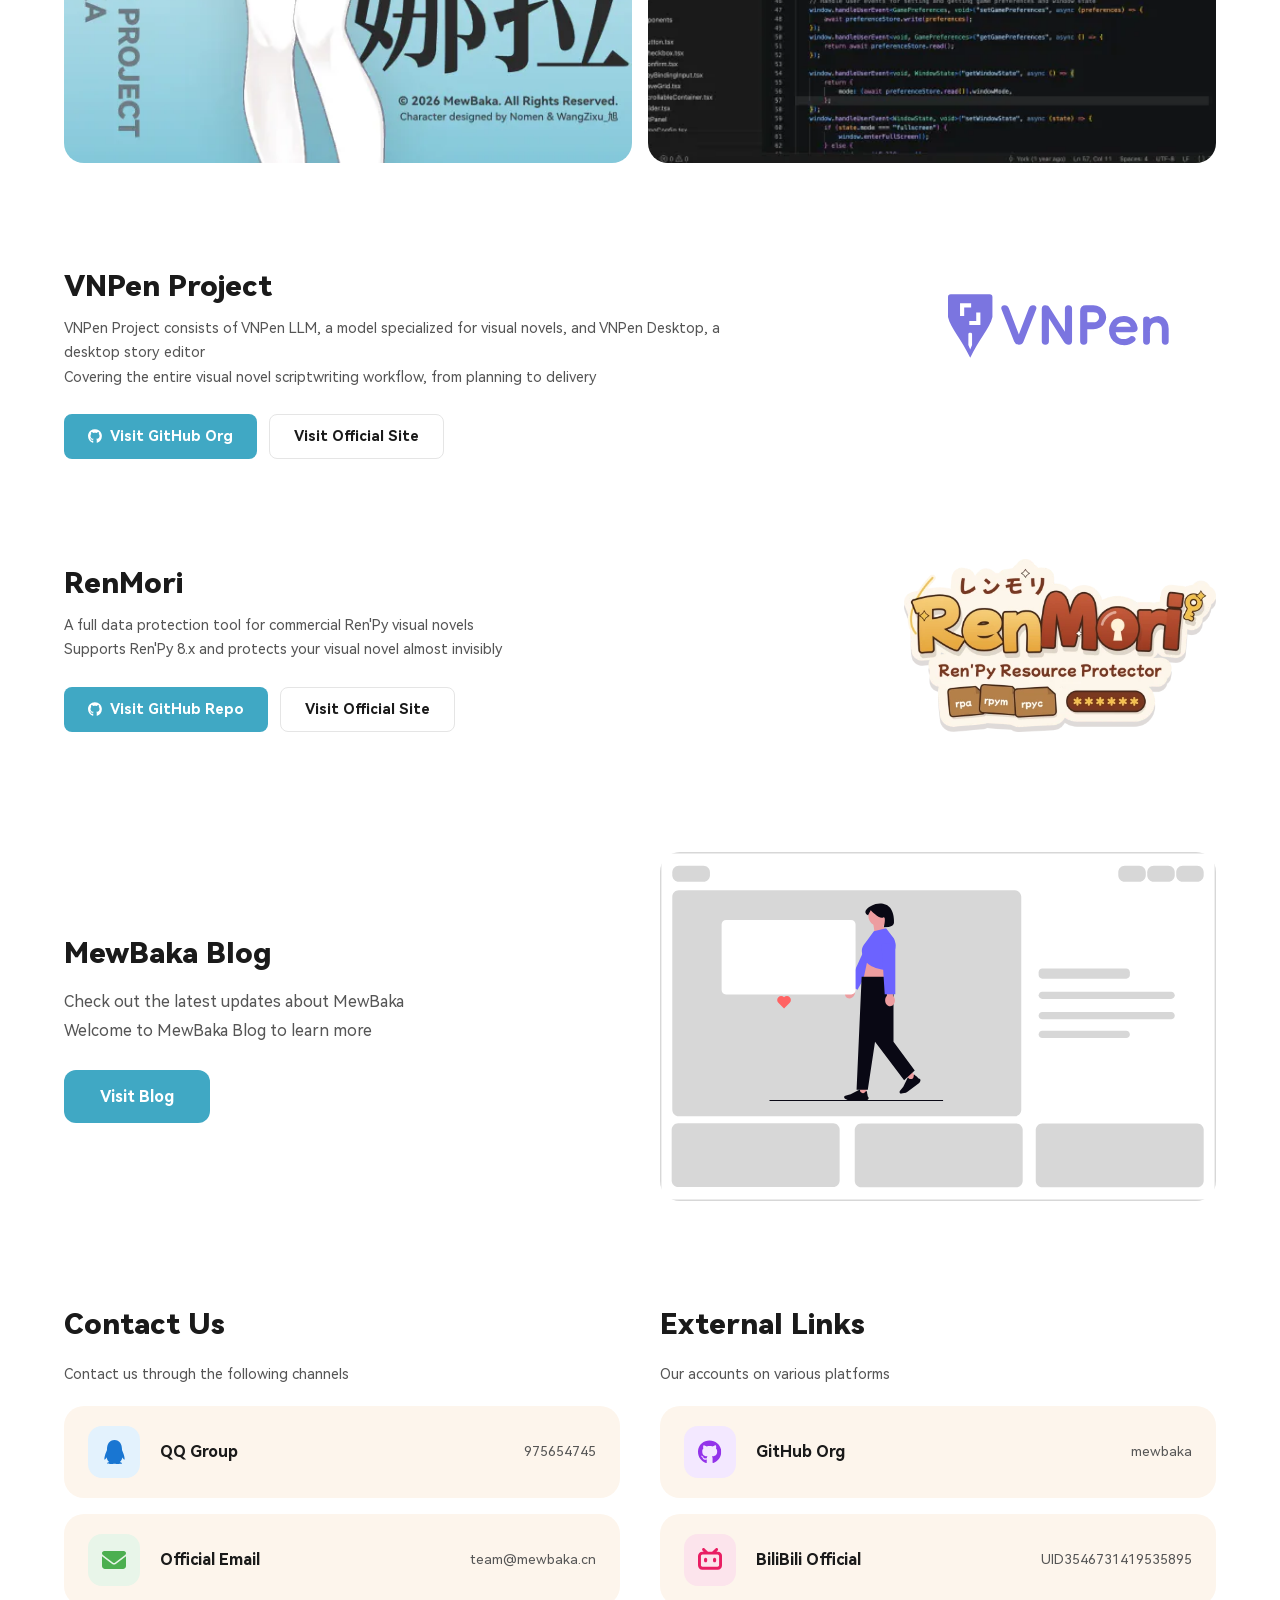
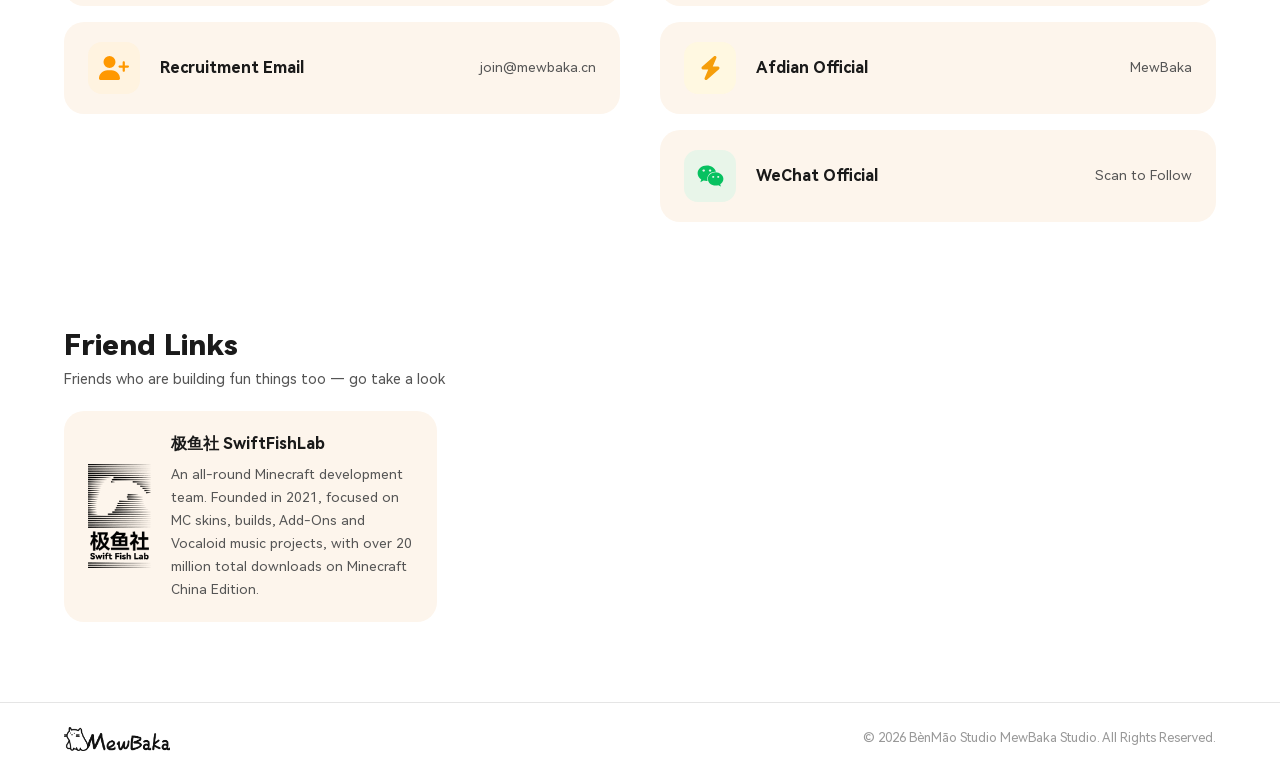
==== commit 03dd2e76: "Add RenMori section and merge project nav links - Replace the NarraLeaf / VNPen nav items with a sin" ====
--- a/en/index.html
+++ b/en/index.html
@@ -63,7 +63,7 @@
   </script>
 </head>
 <body>
-<svg xmlns="http://www.w3.org/2000/svg" class="svg-sprite" aria-hidden="true"><symbol id="i-github" viewBox="0 0 496 512"><path d="M165.9 397.4c0 2-2.3 3.6-5.2 3.6-3.3.3-5.6-1.3-5.6-3.6 0-2 2.3-3.6 5.2-3.6 3-.3 5.6 1.3 5.6 3.6zm-31.1-4.5c-.7 2 1.3 4.3 4.3 4.9 2.6 1 5.6 0 6.2-2s-1.3-4.3-4.3-5.2c-2.6-.7-5.5.3-6.2 2.3zm44.2-1.7c-2.9.7-4.9 2.6-4.6 4.9.3 2 2.9 3.3 5.9 2.6 2.9-.7 4.9-2.6 4.6-4.6-.3-1.9-3-3.2-5.9-2.9zM244.8 8C106.1 8 0 113.3 0 252c0 110.9 69.8 205.8 169.5 239.2 12.8 2.3 17.3-5.6 17.3-12.1 0-6.2-.3-40.4-.3-61.4 0 0-70 15-84.7-29.8 0 0-11.4-29.1-27.8-36.6 0 0-22.9-15.7 1.6-15.4 0 0 24.9 2 38.6 25.8 21.9 38.6 58.6 27.5 72.9 20.9 2.3-16 8.8-27.1 16-33.7-55.9-6.2-112.3-14.3-112.3-110.5 0-27.5 7.6-41.3 23.6-58.9-2.6-6.5-11.1-33.3 2.6-67.9 20.9-6.5 69 27 69 27 20-5.6 41.5-8.5 62.8-8.5s42.8 2.9 62.8 8.5c0 0 48.1-33.6 69-27 13.7 34.7 5.2 61.4 2.6 67.9 16 17.7 25.8 31.5 25.8 58.9 0 96.5-58.9 104.2-114.8 110.5 9.2 7.9 17 22.9 17 46.4 0 33.7-.3 75.4-.3 83.6 0 6.5 4.6 14.4 17.3 12.1C428.2 457.8 496 362.9 496 252 496 113.3 383.5 8 244.8 8zM97.2 352.9c-1.3 1-1 3.3.7 5.2 1.6 1.6 3.9 2.3 5.2 1 1.3-1 1-3.3-.7-5.2-1.6-1.6-3.9-2.3-5.2-1zm-10.8-8.1c-.7 1.3.3 2.9 2.3 3.9 1.6 1 3.6.7 4.3-.7.7-1.3-.3-2.9-2.3-3.9-2-.6-3.6-.3-4.3.7zm32.4 35.6c-1.6 1.3-1 4.3 1.3 6.2 2.3 2.3 5.2 2.6 6.5 1 1.3-1.3.7-4.3-1.3-6.2-2.2-2.3-5.2-2.6-6.5-1zm-11.4-14.7c-1.6 1-1.6 3.6 0 5.9 1.6 2.3 4.3 3.3 5.6 2.3 1.6-1.3 1.6-3.9 0-6.2-1.4-2.3-4-3.3-5.6-2z"/></symbol><symbol id="i-qq" viewBox="0 0 448 512"><path d="M433.754 420.445c-11.526 1.393-44.86-52.741-44.86-52.741 0 31.345-16.136 72.247-51.051 101.786 16.842 5.192 54.843 19.167 45.803 34.421-7.316 12.343-125.51 7.881-159.632 4.037-34.122 3.844-152.316 8.306-159.632-4.037-9.045-15.25 28.918-29.214 45.783-34.415-34.92-29.539-51.059-70.445-51.059-101.792 0 0-33.334 54.134-44.859 52.741-5.37-.65-12.424-29.644 9.347-99.704 10.261-33.024 21.995-60.478 40.144-105.779C60.683 98.063 108.982.006 224 0c113.737.006 163.156 96.133 160.264 214.963 18.118 45.223 29.912 72.85 40.144 105.778 21.768 70.06 14.716 99.053 9.346 99.704z"/></symbol><symbol id="i-bilibili" viewBox="0 0 512 512"><path d="M488.6 104.1C505.3 122.2 513 143.8 511.9 169.8V372.2C511.5 398.6 502.7 420.3 485.4 437.3C468.2 454.3 446.3 463.2 419.9 464H92.02C65.57 463.2 43.81 454.2 26.74 436.8C9.682 419.4 .7667 396.5 0 368.2V169.8C.7667 143.8 9.682 122.2 26.74 104.1C43.81 87.75 65.57 78.77 92.02 78H121.4L96.05 52.19C90.3 46.46 87.42 39.19 87.42 30.4C87.42 21.6 90.3 14.34 96.05 8.603C101.8 2.868 109.1 0 117.9 0C126.7 0 134 2.868 139.8 8.603L213.1 78H301.1L375.6 8.603C381.7 2.868 389.2 0 398 0C406.8 0 414.1 2.868 419.9 8.603C425.6 14.34 428.5 21.6 428.5 30.4C428.5 39.19 425.6 46.46 419.9 52.19L394.6 78L423.9 78C450.3 78.77 471.9 87.75 488.6 104.1H488.6zM449.8 173.8C449.4 164.2 446.1 156.4 439.1 150.3C433.9 144.2 425.1 140.9 416.4 140.5H96.05C86.46 140.9 78.6 144.2 72.47 150.3C66.33 156.4 63.07 164.2 62.69 173.8V368.2C62.69 377.4 65.95 385.2 72.47 391.7C78.99 398.2 86.85 401.5 96.05 401.5H416.4C425.6 401.5 433.4 398.2 439.7 391.7C446 385.2 449.4 377.4 449.8 368.2L449.8 173.8zM185.5 216.5C191.8 222.8 195.2 230.6 195.6 239.7V273C195.2 282.2 191.9 289.9 185.8 296.2C179.6 302.5 171.8 305.7 162.2 305.7C152.6 305.7 144.7 302.5 138.6 296.2C132.5 289.9 129.2 282.2 128.8 273V239.7C129.2 230.6 132.6 222.8 138.9 216.5C145.2 210.2 152.1 206.9 162.2 206.5C171.4 206.9 179.2 210.2 185.5 216.5H185.5zM377 216.5C383.3 222.8 386.7 230.6 387.1 239.7V273C386.7 282.2 383.4 289.9 377.3 296.2C371.2 302.5 363.3 305.7 353.7 305.7C344.1 305.7 336.3 302.5 330.1 296.2C323.1 289.9 320.7 282.2 320.4 273V239.7C320.7 230.6 324.1 222.8 330.4 216.5C336.7 210.2 344.5 206.9 353.7 206.5C362.9 206.9 370.7 210.2 377 216.5H377z"/></symbol><symbol id="i-weixin" viewBox="0 0 576 512"><path d="M385.2 167.6c6.4 0 12.6.3 18.8 1.1C387.4 90.3 303.3 32 207.7 32 100.5 32 13 104.8 13 197.4c0 53.4 29.3 97.5 77.9 131.6l-19.3 58.6 68-34.1c24.4 4.8 43.8 9.7 68.2 9.7 6.2 0 12.1-.3 18.3-.8-4-12.9-6.2-26.6-6.2-40.8-.1-84.9 72.9-154 165.3-154zm-104.5-52.9c14.5 0 24.2 9.7 24.2 24.4 0 14.5-9.7 24.2-24.2 24.2-14.8 0-29.3-9.7-29.3-24.2.1-14.7 14.6-24.4 29.3-24.4zm-136.4 48.6c-14.5 0-29.3-9.7-29.3-24.2 0-14.8 14.8-24.4 29.3-24.4 14.8 0 24.4 9.7 24.4 24.4 0 14.6-9.6 24.2-24.4 24.2zM563 319.4c0-77.9-77.9-141.3-165.4-141.3-92.7 0-165.4 63.4-165.4 141.3S305 460.7 397.6 460.7c19.3 0 38.9-5.1 58.6-9.9l53.4 29.3-14.8-48.6C534 402.1 563 363.2 563 319.4zm-219.1-24.5c-9.7 0-19.3-9.7-19.3-19.6 0-9.7 9.7-19.3 19.3-19.3 14.8 0 24.4 9.7 24.4 19.3 0 10-9.7 19.6-24.4 19.6zm107.1 0c-9.7 0-19.3-9.7-19.3-19.6 0-9.7 9.7-19.3 19.3-19.3 14.5 0 24.4 9.7 24.4 19.3.1 10-9.9 19.6-24.4 19.6z"/></symbol><symbol id="i-language" viewBox="0 0 640 512"><path d="M0 128C0 92.7 28.7 64 64 64H256h48 16H576c35.3 0 64 28.7 64 64V384c0 35.3-28.7 64-64 64H320 304 256 64c-35.3 0-64-28.7-64-64V128zm320 0V384H576V128H320zM178.3 175.9c-3.2-7.2-10.4-11.9-18.3-11.9s-15.1 4.7-18.3 11.9l-64 144c-4.5 10.1 .1 21.9 10.2 26.4s21.9-.1 26.4-10.2l8.9-20.1h73.6l8.9 20.1c4.5 10.1 16.3 14.6 26.4 10.2s14.6-16.3 10.2-26.4l-64-144zM160 233.2L179 276H141l19-42.8zM448 164c11 0 20 9 20 20v4h44 16c11 0 20 9 20 20s-9 20-20 20h-2l-1.6 4.5c-8.9 24.4-22.4 46.6-39.6 65.4c.9 .6 1.8 1.1 2.7 1.6l18.9 11.3c9.5 5.7 12.5 18 6.9 27.4s-18 12.5-27.4 6.9l-18.9-11.3c-4.5-2.7-8.8-5.5-13.1-8.5c-10.6 7.5-21.9 14-34 19.4l-3.6 1.6c-10.1 4.5-21.9-.1-26.4-10.2s.1-21.9 10.2-26.4l3.6-1.6c6.4-2.9 12.6-6.1 18.5-9.8l-12.2-12.2c-7.8-7.8-7.8-20.5 0-28.3s20.5-7.8 28.3 0l14.6 14.6 .5 .5c12.4-13.1 22.5-28.3 29.8-45H448 376c-11 0-20-9-20-20s9-20 20-20h52v-4c0-11 9-20 20-20z"/></symbol><symbol id="i-envelope" viewBox="0 0 512 512"><path d="M48 64C21.5 64 0 85.5 0 112c0 15.1 7.1 29.3 19.2 38.4L236.8 313.6c11.4 8.5 27 8.5 38.4 0L492.8 150.4c12.1-9.1 19.2-23.3 19.2-38.4c0-26.5-21.5-48-48-48H48zM0 176V384c0 35.3 28.7 64 64 64H448c35.3 0 64-28.7 64-64V176L294.4 339.2c-22.8 17.1-54 17.1-76.8 0L0 176z"/></symbol><symbol id="i-user-plus" viewBox="0 0 640 512"><path d="M96 128a128 128 0 1 1 256 0A128 128 0 1 1 96 128zM0 482.3C0 383.8 79.8 304 178.3 304h91.4C368.2 304 448 383.8 448 482.3c0 16.4-13.3 29.7-29.7 29.7H29.7C13.3 512 0 498.7 0 482.3zM504 312V248H440c-13.3 0-24-10.7-24-24s10.7-24 24-24h64V136c0-13.3 10.7-24 24-24s24 10.7 24 24v64h64c13.3 0 24 10.7 24 24s-10.7 24-24 24H552v64c0 13.3-10.7 24-24 24s-24-10.7-24-24z"/></symbol><symbol id="i-bolt" viewBox="0 0 448 512"><path d="M349.4 44.6c5.9-13.7 1.5-29.7-10.6-38.5s-28.6-8-39.9 1.8l-256 224c-10 8.8-13.6 22.9-8.9 35.3S50.7 288 64 288H175.5L98.6 467.4c-5.9 13.7-1.5 29.7 10.6 38.5s28.6 8 39.9-1.8l256-224c10-8.8 13.6-22.9 8.9-35.3s-16.6-20.7-30-20.7H272.5L349.4 44.6z"/></symbol><symbol id="i-arrow-up" viewBox="0 0 384 512"><path d="M214.6 41.4c-12.5-12.5-32.8-12.5-45.3 0l-160 160c-12.5 12.5-12.5 32.8 0 45.3s32.8 12.5 45.3 0L160 141.2V448c0 17.7 14.3 32 32 32s32-14.3 32-32V141.2L329.4 246.6c12.5 12.5 32.8 12.5 45.3 0s12.5-32.8 0-45.3l-160-160z"/></symbol><symbol id="i-huggingface" viewBox="0 0 24 24"><path d="M12.025 1.13c-5.77 0-10.449 4.647-10.449 10.378 0 1.112.178 2.181.503 3.185.064-.222.203-.444.416-.577a.96.96 0 0 1 .524-.15c.293 0 .584.124.84.284.278.173.48.408.71.694.226.282.458.611.684.951v-.014c.017-.324.106-.622.264-.874s.403-.487.762-.543c.3-.047.596.06.787.203s.31.313.4.467c.15.257.212.468.233.542.01.026.653 1.552 1.657 2.54.616.605 1.01 1.223 1.082 1.912.055.537-.096 1.059-.38 1.572.637.121 1.294.187 1.967.187.657 0 1.298-.063 1.921-.178-.287-.517-.44-1.041-.384-1.581.07-.69.465-1.307 1.081-1.913 1.004-.987 1.647-2.513 1.657-2.539.021-.074.083-.285.233-.542.09-.154.208-.323.4-.467a1.08 1.08 0 0 1 .787-.203c.359.056.604.29.762.543s.247.55.265.874v.015c.225-.34.457-.67.683-.952.23-.286.432-.52.71-.694.257-.16.547-.284.84-.285a.97.97 0 0 1 .524.151c.228.143.373.388.43.625l.006.04a10.3 10.3 0 0 0 .534-3.273c0-5.731-4.678-10.378-10.449-10.378M8.327 6.583a1.5 1.5 0 0 1 .713.174 1.487 1.487 0 0 1 .617 2.013c-.183.343-.762-.214-1.102-.094-.38.134-.532.914-.917.71a1.487 1.487 0 0 1 .69-2.803m7.486 0a1.487 1.487 0 0 1 .689 2.803c-.385.204-.536-.576-.916-.71-.34-.12-.92.437-1.103.094a1.487 1.487 0 0 1 .617-2.013 1.5 1.5 0 0 1 .713-.174m-10.68 1.55a.96.96 0 1 1 0 1.921.96.96 0 0 1 0-1.92m13.838 0a.96.96 0 1 1 0 1.92.96.96 0 0 1 0-1.92M8.489 11.458c.588.01 1.965 1.157 3.572 1.164 1.607-.007 2.984-1.155 3.572-1.164.196-.003.305.12.305.454 0 .886-.424 2.328-1.563 3.202-.22-.756-1.396-1.366-1.63-1.32q-.011.001-.02.006l-.044.026-.01.008-.03.024q-.018.017-.035.036l-.032.04a1 1 0 0 0-.058.09l-.014.025q-.049.088-.11.19a1 1 0 0 1-.083.116 1.2 1.2 0 0 1-.173.18q-.035.029-.075.058a1.3 1.3 0 0 1-.251-.243 1 1 0 0 1-.076-.107c-.124-.193-.177-.363-.337-.444-.034-.016-.104-.008-.2.022q-.094.03-.216.087-.06.028-.125.063l-.13.074q-.067.04-.136.086a3 3 0 0 0-.135.096 3 3 0 0 0-.26.219 2 2 0 0 0-.12.121 2 2 0 0 0-.106.128l-.002.002a2 2 0 0 0-.09.132l-.001.001a1.2 1.2 0 0 0-.105.212q-.013.036-.024.073c-1.139-.875-1.563-2.317-1.563-3.203 0-.334.109-.457.305-.454m.836 10.354c.824-1.19.766-2.082-.365-3.194-1.13-1.112-1.789-2.738-1.789-2.738s-.246-.945-.806-.858-.97 1.499.202 2.362c1.173.864-.233 1.45-.685.64-.45-.812-1.683-2.896-2.322-3.295s-1.089-.175-.938.647 2.822 2.813 2.562 3.244-1.176-.506-1.176-.506-2.866-2.567-3.49-1.898.473 1.23 2.037 2.16c1.564.932 1.686 1.178 1.464 1.53s-3.675-2.511-4-1.297c-.323 1.214 3.524 1.567 3.287 2.405-.238.839-2.71-1.587-3.216-.642-.506.946 3.49 2.056 3.522 2.064 1.29.33 4.568 1.028 5.713-.624m5.349 0c-.824-1.19-.766-2.082.365-3.194 1.13-1.112 1.789-2.738 1.789-2.738s.246-.945.806-.858.97 1.499-.202 2.362c-1.173.864.233 1.45.685.64.451-.812 1.683-2.896 2.322-3.295s1.089-.175.938.647-2.822 2.813-2.562 3.244 1.176-.506 1.176-.506 2.866-2.567 3.49-1.898-.473 1.23-2.037 2.16c-1.564.932-1.686 1.178-1.464 1.53s3.675-2.511 4-1.297c.323 1.214-3.524 1.567-3.287 2.405.238.839 2.71-1.587 3.216-.642.506.946-3.49 2.056-3.522 2.064-1.29.33-4.568 1.028-5.713-.624"/></symbol></svg>
+<svg xmlns="http://www.w3.org/2000/svg" class="svg-sprite" aria-hidden="true"><symbol id="i-github" viewBox="0 0 496 512"><path d="M165.9 397.4c0 2-2.3 3.6-5.2 3.6-3.3.3-5.6-1.3-5.6-3.6 0-2 2.3-3.6 5.2-3.6 3-.3 5.6 1.3 5.6 3.6zm-31.1-4.5c-.7 2 1.3 4.3 4.3 4.9 2.6 1 5.6 0 6.2-2s-1.3-4.3-4.3-5.2c-2.6-.7-5.5.3-6.2 2.3zm44.2-1.7c-2.9.7-4.9 2.6-4.6 4.9.3 2 2.9 3.3 5.9 2.6 2.9-.7 4.9-2.6 4.6-4.6-.3-1.9-3-3.2-5.9-2.9zM244.8 8C106.1 8 0 113.3 0 252c0 110.9 69.8 205.8 169.5 239.2 12.8 2.3 17.3-5.6 17.3-12.1 0-6.2-.3-40.4-.3-61.4 0 0-70 15-84.7-29.8 0 0-11.4-29.1-27.8-36.6 0 0-22.9-15.7 1.6-15.4 0 0 24.9 2 38.6 25.8 21.9 38.6 58.6 27.5 72.9 20.9 2.3-16 8.8-27.1 16-33.7-55.9-6.2-112.3-14.3-112.3-110.5 0-27.5 7.6-41.3 23.6-58.9-2.6-6.5-11.1-33.3 2.6-67.9 20.9-6.5 69 27 69 27 20-5.6 41.5-8.5 62.8-8.5s42.8 2.9 62.8 8.5c0 0 48.1-33.6 69-27 13.7 34.7 5.2 61.4 2.6 67.9 16 17.7 25.8 31.5 25.8 58.9 0 96.5-58.9 104.2-114.8 110.5 9.2 7.9 17 22.9 17 46.4 0 33.7-.3 75.4-.3 83.6 0 6.5 4.6 14.4 17.3 12.1C428.2 457.8 496 362.9 496 252 496 113.3 383.5 8 244.8 8zM97.2 352.9c-1.3 1-1 3.3.7 5.2 1.6 1.6 3.9 2.3 5.2 1 1.3-1 1-3.3-.7-5.2-1.6-1.6-3.9-2.3-5.2-1zm-10.8-8.1c-.7 1.3.3 2.9 2.3 3.9 1.6 1 3.6.7 4.3-.7.7-1.3-.3-2.9-2.3-3.9-2-.6-3.6-.3-4.3.7zm32.4 35.6c-1.6 1.3-1 4.3 1.3 6.2 2.3 2.3 5.2 2.6 6.5 1 1.3-1.3.7-4.3-1.3-6.2-2.2-2.3-5.2-2.6-6.5-1zm-11.4-14.7c-1.6 1-1.6 3.6 0 5.9 1.6 2.3 4.3 3.3 5.6 2.3 1.6-1.3 1.6-3.9 0-6.2-1.4-2.3-4-3.3-5.6-2z"/></symbol><symbol id="i-qq" viewBox="0 0 448 512"><path d="M433.754 420.445c-11.526 1.393-44.86-52.741-44.86-52.741 0 31.345-16.136 72.247-51.051 101.786 16.842 5.192 54.843 19.167 45.803 34.421-7.316 12.343-125.51 7.881-159.632 4.037-34.122 3.844-152.316 8.306-159.632-4.037-9.045-15.25 28.918-29.214 45.783-34.415-34.92-29.539-51.059-70.445-51.059-101.792 0 0-33.334 54.134-44.859 52.741-5.37-.65-12.424-29.644 9.347-99.704 10.261-33.024 21.995-60.478 40.144-105.779C60.683 98.063 108.982.006 224 0c113.737.006 163.156 96.133 160.264 214.963 18.118 45.223 29.912 72.85 40.144 105.778 21.768 70.06 14.716 99.053 9.346 99.704z"/></symbol><symbol id="i-bilibili" viewBox="0 0 512 512"><path d="M488.6 104.1C505.3 122.2 513 143.8 511.9 169.8V372.2C511.5 398.6 502.7 420.3 485.4 437.3C468.2 454.3 446.3 463.2 419.9 464H92.02C65.57 463.2 43.81 454.2 26.74 436.8C9.682 419.4 .7667 396.5 0 368.2V169.8C.7667 143.8 9.682 122.2 26.74 104.1C43.81 87.75 65.57 78.77 92.02 78H121.4L96.05 52.19C90.3 46.46 87.42 39.19 87.42 30.4C87.42 21.6 90.3 14.34 96.05 8.603C101.8 2.868 109.1 0 117.9 0C126.7 0 134 2.868 139.8 8.603L213.1 78H301.1L375.6 8.603C381.7 2.868 389.2 0 398 0C406.8 0 414.1 2.868 419.9 8.603C425.6 14.34 428.5 21.6 428.5 30.4C428.5 39.19 425.6 46.46 419.9 52.19L394.6 78L423.9 78C450.3 78.77 471.9 87.75 488.6 104.1H488.6zM449.8 173.8C449.4 164.2 446.1 156.4 439.1 150.3C433.9 144.2 425.1 140.9 416.4 140.5H96.05C86.46 140.9 78.6 144.2 72.47 150.3C66.33 156.4 63.07 164.2 62.69 173.8V368.2C62.69 377.4 65.95 385.2 72.47 391.7C78.99 398.2 86.85 401.5 96.05 401.5H416.4C425.6 401.5 433.4 398.2 439.7 391.7C446 385.2 449.4 377.4 449.8 368.2L449.8 173.8zM185.5 216.5C191.8 222.8 195.2 230.6 195.6 239.7V273C195.2 282.2 191.9 289.9 185.8 296.2C179.6 302.5 171.8 305.7 162.2 305.7C152.6 305.7 144.7 302.5 138.6 296.2C132.5 289.9 129.2 282.2 128.8 273V239.7C129.2 230.6 132.6 222.8 138.9 216.5C145.2 210.2 152.1 206.9 162.2 206.5C171.4 206.9 179.2 210.2 185.5 216.5H185.5zM377 216.5C383.3 222.8 386.7 230.6 387.1 239.7V273C386.7 282.2 383.4 289.9 377.3 296.2C371.2 302.5 363.3 305.7 353.7 305.7C344.1 305.7 336.3 302.5 330.1 296.2C323.1 289.9 320.7 282.2 320.4 273V239.7C320.7 230.6 324.1 222.8 330.4 216.5C336.7 210.2 344.5 206.9 353.7 206.5C362.9 206.9 370.7 210.2 377 216.5H377z"/></symbol><symbol id="i-weixin" viewBox="0 0 576 512"><path d="M385.2 167.6c6.4 0 12.6.3 18.8 1.1C387.4 90.3 303.3 32 207.7 32 100.5 32 13 104.8 13 197.4c0 53.4 29.3 97.5 77.9 131.6l-19.3 58.6 68-34.1c24.4 4.8 43.8 9.7 68.2 9.7 6.2 0 12.1-.3 18.3-.8-4-12.9-6.2-26.6-6.2-40.8-.1-84.9 72.9-154 165.3-154zm-104.5-52.9c14.5 0 24.2 9.7 24.2 24.4 0 14.5-9.7 24.2-24.2 24.2-14.8 0-29.3-9.7-29.3-24.2.1-14.7 14.6-24.4 29.3-24.4zm-136.4 48.6c-14.5 0-29.3-9.7-29.3-24.2 0-14.8 14.8-24.4 29.3-24.4 14.8 0 24.4 9.7 24.4 24.4 0 14.6-9.6 24.2-24.4 24.2zM563 319.4c0-77.9-77.9-141.3-165.4-141.3-92.7 0-165.4 63.4-165.4 141.3S305 460.7 397.6 460.7c19.3 0 38.9-5.1 58.6-9.9l53.4 29.3-14.8-48.6C534 402.1 563 363.2 563 319.4zm-219.1-24.5c-9.7 0-19.3-9.7-19.3-19.6 0-9.7 9.7-19.3 19.3-19.3 14.8 0 24.4 9.7 24.4 19.3 0 10-9.7 19.6-24.4 19.6zm107.1 0c-9.7 0-19.3-9.7-19.3-19.6 0-9.7 9.7-19.3 19.3-19.3 14.5 0 24.4 9.7 24.4 19.3.1 10-9.9 19.6-24.4 19.6z"/></symbol><symbol id="i-language" viewBox="0 0 640 512"><path d="M0 128C0 92.7 28.7 64 64 64H256h48 16H576c35.3 0 64 28.7 64 64V384c0 35.3-28.7 64-64 64H320 304 256 64c-35.3 0-64-28.7-64-64V128zm320 0V384H576V128H320zM178.3 175.9c-3.2-7.2-10.4-11.9-18.3-11.9s-15.1 4.7-18.3 11.9l-64 144c-4.5 10.1 .1 21.9 10.2 26.4s21.9-.1 26.4-10.2l8.9-20.1h73.6l8.9 20.1c4.5 10.1 16.3 14.6 26.4 10.2s14.6-16.3 10.2-26.4l-64-144zM160 233.2L179 276H141l19-42.8zM448 164c11 0 20 9 20 20v4h44 16c11 0 20 9 20 20s-9 20-20 20h-2l-1.6 4.5c-8.9 24.4-22.4 46.6-39.6 65.4c.9 .6 1.8 1.1 2.7 1.6l18.9 11.3c9.5 5.7 12.5 18 6.9 27.4s-18 12.5-27.4 6.9l-18.9-11.3c-4.5-2.7-8.8-5.5-13.1-8.5c-10.6 7.5-21.9 14-34 19.4l-3.6 1.6c-10.1 4.5-21.9-.1-26.4-10.2s.1-21.9 10.2-26.4l3.6-1.6c6.4-2.9 12.6-6.1 18.5-9.8l-12.2-12.2c-7.8-7.8-7.8-20.5 0-28.3s20.5-7.8 28.3 0l14.6 14.6 .5 .5c12.4-13.1 22.5-28.3 29.8-45H448 376c-11 0-20-9-20-20s9-20 20-20h52v-4c0-11 9-20 20-20z"/></symbol><symbol id="i-envelope" viewBox="0 0 512 512"><path d="M48 64C21.5 64 0 85.5 0 112c0 15.1 7.1 29.3 19.2 38.4L236.8 313.6c11.4 8.5 27 8.5 38.4 0L492.8 150.4c12.1-9.1 19.2-23.3 19.2-38.4c0-26.5-21.5-48-48-48H48zM0 176V384c0 35.3 28.7 64 64 64H448c35.3 0 64-28.7 64-64V176L294.4 339.2c-22.8 17.1-54 17.1-76.8 0L0 176z"/></symbol><symbol id="i-user-plus" viewBox="0 0 640 512"><path d="M96 128a128 128 0 1 1 256 0A128 128 0 1 1 96 128zM0 482.3C0 383.8 79.8 304 178.3 304h91.4C368.2 304 448 383.8 448 482.3c0 16.4-13.3 29.7-29.7 29.7H29.7C13.3 512 0 498.7 0 482.3zM504 312V248H440c-13.3 0-24-10.7-24-24s10.7-24 24-24h64V136c0-13.3 10.7-24 24-24s24 10.7 24 24v64h64c13.3 0 24 10.7 24 24s-10.7 24-24 24H552v64c0 13.3-10.7 24-24 24s-24-10.7-24-24z"/></symbol><symbol id="i-bolt" viewBox="0 0 448 512"><path d="M349.4 44.6c5.9-13.7 1.5-29.7-10.6-38.5s-28.6-8-39.9 1.8l-256 224c-10 8.8-13.6 22.9-8.9 35.3S50.7 288 64 288H175.5L98.6 467.4c-5.9 13.7-1.5 29.7 10.6 38.5s28.6 8 39.9-1.8l256-224c10-8.8 13.6-22.9 8.9-35.3s-16.6-20.7-30-20.7H272.5L349.4 44.6z"/></symbol><symbol id="i-arrow-up" viewBox="0 0 384 512"><path d="M214.6 41.4c-12.5-12.5-32.8-12.5-45.3 0l-160 160c-12.5 12.5-12.5 32.8 0 45.3s32.8 12.5 45.3 0L160 141.2V448c0 17.7 14.3 32 32 32s32-14.3 32-32V141.2L329.4 246.6c12.5 12.5 32.8 12.5 45.3 0s12.5-32.8 0-45.3l-160-160z"/></symbol></svg>
 
 <a href="#main" class="skip-link">Skip to Content</a>
 
@@ -76,8 +76,7 @@
     <div class="header-right">
       <div class="nav-links" id="navLinks">
         <a href="#hero" class="active">Home</a>
-        <a href="#narraleaf">NarraLeaf</a>
-        <a href="#vnpen">VNPen</a>
+        <a href="#narraleaf" data-sections="vnpen renmori">Projects</a>
         <a href="#contact">Contact</a>
         <a href="#friends">Friends</a>
         <a href="https://blog.mewbaka.cn" target="_blank" rel="noopener noreferrer">Blog</a>
@@ -171,9 +170,24 @@
       <img src="/assets/images/vnpen/logo-dark.svg" width="605" height="173" alt="VNPen Logo" class="vnpen-logo dark-logo" decoding="async" />
     </div>
     <div class="btn-group">
-      <a href="https://huggingface.co/VNPen" target="_blank" rel="noopener noreferrer" class="btn btn-primary"><svg class="icon" aria-hidden="true"><use href="#i-huggingface"/></svg> Visit Hugging Face Org</a>
       <a href="https://github.com/vnpen" target="_blank" rel="noopener noreferrer" class="btn btn-primary"><svg class="icon icon-w97" aria-hidden="true"><use href="#i-github"/></svg> Visit GitHub Org</a>
       <a href="https://vnpen.mewbaka.cn" target="_blank" rel="noopener noreferrer" class="btn btn-outline">Visit Official Site</a>
+    </div>
+  </div>
+</section>
+
+<section class="renmori" id="renmori">
+  <div class="container">
+    <div class="section-header">
+      <div class="section-header-text">
+        <h2>RenMori</h2>
+        <p>A full data protection tool for commercial Ren'Py visual novels<br/>Supports Ren'Py 8.x and protects your visual novel almost invisibly</p>
+        <div class="btn-group">
+          <a href="https://github.com/MewBaka/RenMori" target="_blank" rel="noopener noreferrer" class="btn btn-primary"><svg class="icon icon-w97" aria-hidden="true"><use href="#i-github"/></svg> Visit GitHub Repo</a>
+          <a href="https://renmori.mewbaka.cn" target="_blank" rel="noopener noreferrer" class="btn btn-outline">Visit Official Site</a>
+        </div>
+      </div>
+      <img src="/assets/images/renmori/logo-480.webp" width="480" height="266" alt="RenMori Logo" class="renmori-logo" decoding="async" />
     </div>
   </div>
 </section>
--- a/assets/css/style.css
+++ b/assets/css/style.css
@@ -127,8 +127,20 @@
 /* ===== VNPEN SECTION ===== */
 .vnpen{padding:20px 0 60px}
 .vnpen .btn-group{margin-bottom:0}
-.vnpen-logo{height:64px;width:auto;object-fit:contain;transition:transform .3s ease}
+.vnpen-logo{height:64px;width:auto;object-fit:contain;transition:transform .3s ease;
+  /* 与下方更宽的 RenMori logo 中线对齐：右移出的空白 = 两者宽度差的一半
+     （宽度按各自宽高比 605:173、480:266 由高度推算） */
+  margin-right:calc((173px * 480 / 266 - 64px * 605 / 173) / 2)}
 .vnpen-logo:hover{transform:scale(1.08)}
+
+/* ===== RENMORI SECTION ===== */
+.renmori{padding:40px 0 60px}
+/* 按钮放进左栏，logo 与「标题 + 描述(两行) + 按钮」整块等高：
+   173px 是这块在桌面端的实测高度，改动标题/描述字号或行数时需同步调整 */
+.renmori .section-header{margin-bottom:0}
+.renmori .btn-group{margin:24px 0 0}
+.renmori-logo{height:173px;width:auto;max-width:100%;object-fit:contain;transition:transform .3s ease}
+.renmori-logo:hover{transform:scale(1.08)}
 
 /* ===== BLOG SECTION ===== */
 .blog{padding:60px 0}
@@ -206,7 +218,8 @@
   .hero-blob-blue,.hero-blob-beige{display:none}
   .hero-text h1.doodle::before,.doodle-deco{display:none}
   .section-header{flex-direction:column}
-  .narraleaf-logo,.vnpen-logo{order:-1;align-self:flex-start}
+  .narraleaf-logo,.vnpen-logo,.renmori-logo{order:-1;align-self:flex-start}
+  .vnpen-logo{margin-right:0}
   .narraleaf-grid{grid-template-columns:1fr}
   .narraleaf-grid .img-large{grid-row:auto}
   .blog-grid{grid-template-columns:1fr}
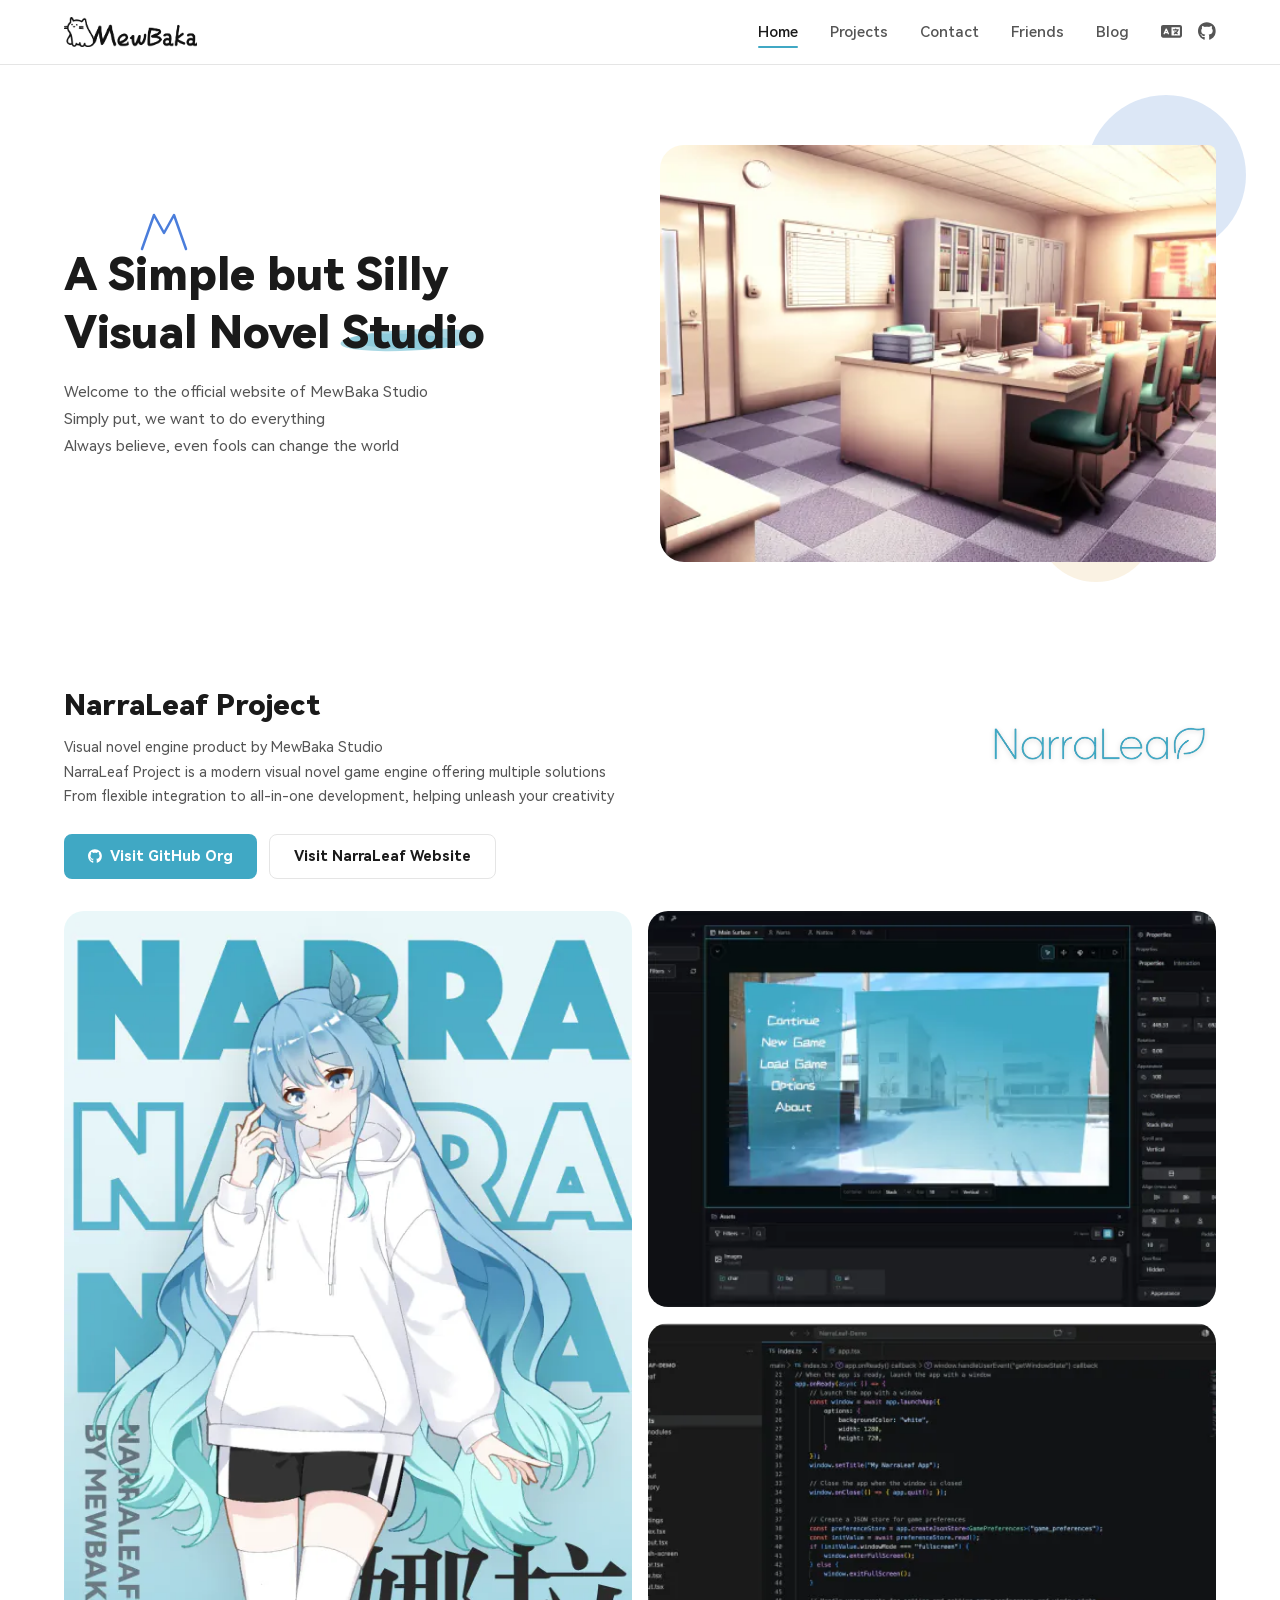
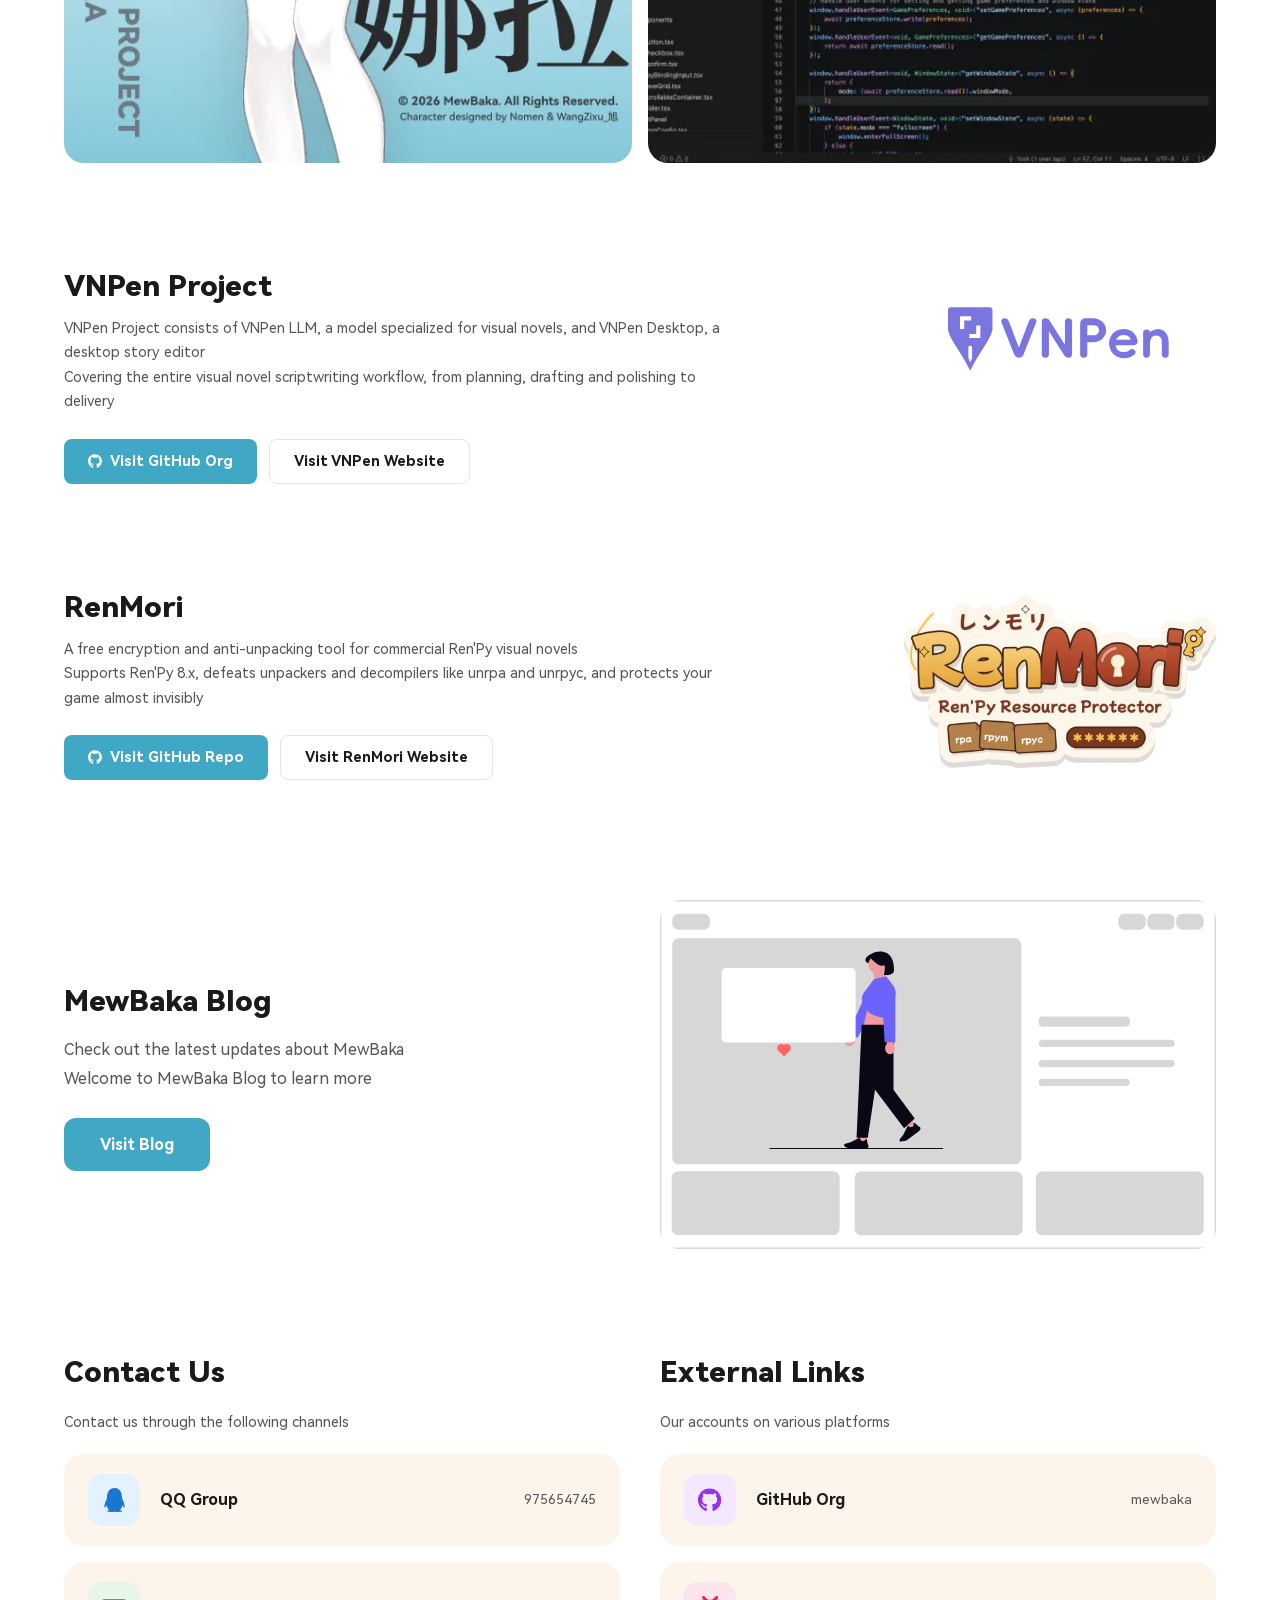
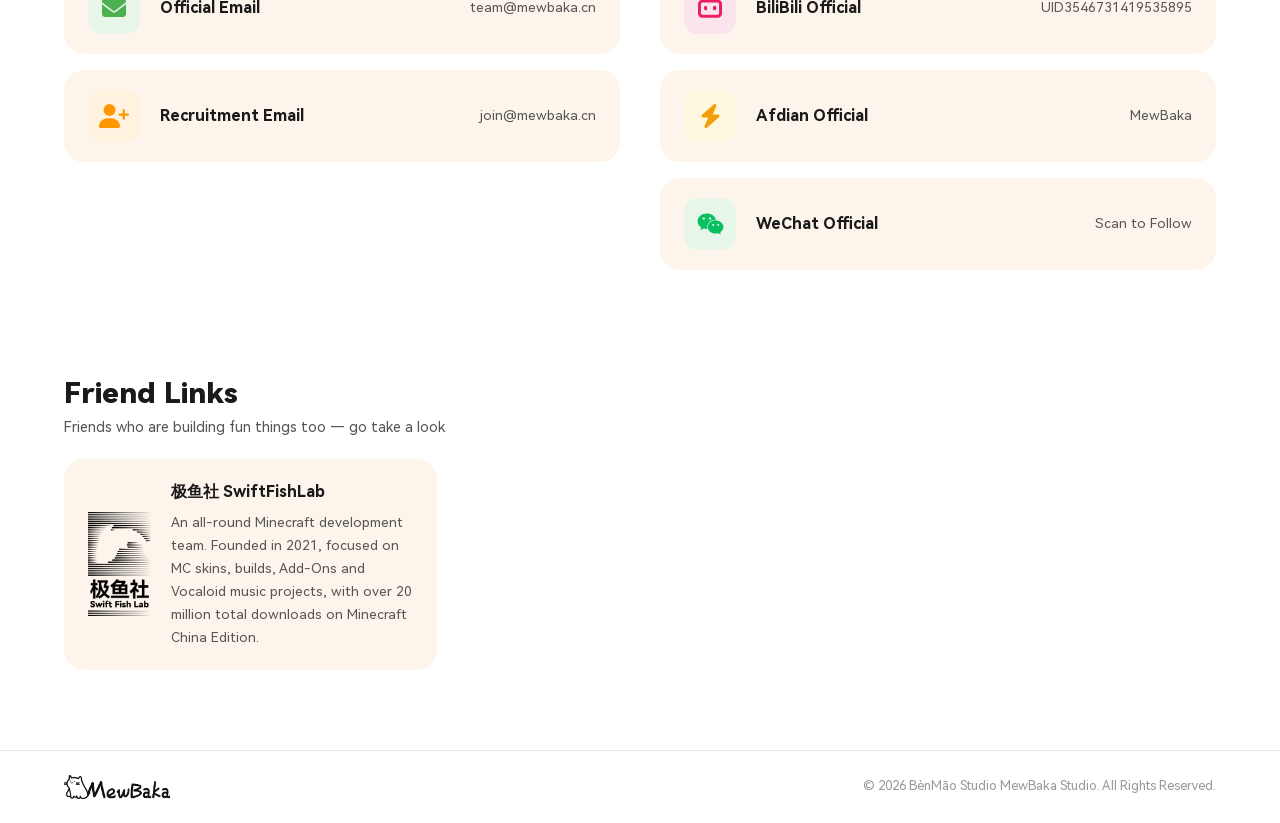
==== commit a4170b3e: "Improve SEO metadata, keywords and share image" ====
--- a/en/index.html
+++ b/en/index.html
@@ -12,11 +12,15 @@
        三份页面的 hreflang 必须互相声明（缺一份 Google 会忽略整组），
        新增语言时记得同步 hreflang、sitemap.xml 与根目录 index.html 的跳转表。
        =================================================================== -->
-  <title>MewBaka Studio</title>
-  <meta name="description" content="Official website of MewBaka Studio - creators of NarraLeaf Project, a modern visual novel game engine. We build delightful visual novel experiences." />
-  <meta name="keywords" content="MewBaka,visual novel,NarraLeaf,visual novel engine,game engine,indie game,visual novel studio" />
+  <title>MewBaka Studio – Visual Novel Engine & Development Tools</title>
+  <meta name="description" content="MewBaka Studio builds visual novel tools: the NarraLeaf engine and editor, VNPen for AI-assisted script writing, and RenMori, free Ren'Py encryption." />
+  <meta name="keywords" content="MewBaka,MewBaka Studio,visual novel,visual novel engine,visual novel maker,galgame engine,NarraLeaf,VNPen,AI visual novel writing,RenMori,Ren'Py encryption,protect Ren'Py game,indie game" />
   <meta name="author" content="MewBaka" />
-  <meta name="robots" content="index, follow" />
+  <meta name="robots" content="index, follow, max-image-preview:large" />
+  <!-- 百度：声明同一 URL 同时适配 PC 与移动端，并禁止百度转码/加广告 -->
+  <meta name="applicable-device" content="pc,mobile" />
+  <meta http-equiv="Cache-Control" content="no-transform" />
+  <meta http-equiv="Cache-Control" content="no-siteapp" />
   <meta name="theme-color" content="#40A8C4" />
   <meta name="color-scheme" content="light dark" />
   <link rel="canonical" href="https://www.mewbaka.cn/en/" />
@@ -24,17 +28,23 @@
   <link rel="alternate" hreflang="en" href="https://www.mewbaka.cn/en/" />
   <link rel="alternate" hreflang="ja" href="https://www.mewbaka.cn/ja/" />
   <link rel="alternate" hreflang="x-default" href="https://www.mewbaka.cn/zh/" />
+  <!-- 分享图用 JPG 而不是 WebP：微信 / QQ 等国内客户端对 WebP 预览支持不稳定 -->
   <meta property="og:type" content="website" />
-  <meta property="og:title" content="MewBaka Studio" />
-  <meta property="og:description" content="Official website of MewBaka Studio - creators of the NarraLeaf Project visual novel game engine" />
+  <meta property="og:title" content="MewBaka Studio – Visual Novel Engine &amp; Development Tools" />
+  <meta property="og:description" content="Visual novel tools by MewBaka Studio: NarraLeaf engine, VNPen AI script writing, RenMori Ren'Py encryption" />
   <meta property="og:url" content="https://www.mewbaka.cn/en/" />
   <meta property="og:site_name" content="MewBaka" />
+  <meta property="og:image" content="https://www.mewbaka.cn/assets/images/og.jpg" />
+  <meta property="og:image:width" content="1200" />
+  <meta property="og:image:height" content="630" />
+  <meta property="og:image:alt" content="MewBaka Studio" />
   <meta property="og:locale" content="en_US" />
   <meta property="og:locale:alternate" content="zh_CN" />
   <meta property="og:locale:alternate" content="ja_JP" />
-  <meta name="twitter:card" content="summary" />
-  <meta name="twitter:title" content="MewBaka Studio" />
-  <meta name="twitter:description" content="Official website of MewBaka Studio - creators of the NarraLeaf Project visual novel game engine" />
+  <meta name="twitter:card" content="summary_large_image" />
+  <meta name="twitter:title" content="MewBaka Studio – Visual Novel Engine &amp; Development Tools" />
+  <meta name="twitter:description" content="Visual novel tools by MewBaka Studio: NarraLeaf engine, VNPen AI script writing, RenMori Ren'Py encryption" />
+  <meta name="twitter:image" content="https://www.mewbaka.cn/assets/images/og.jpg" />
   <link rel="icon" href="/favicon.ico" />
 
   <!-- 主题完全由 CSS 的 prefers-color-scheme 决定，不需要内联脚本抢在首屏前设置，
@@ -47,17 +57,83 @@
   <script type="application/ld+json" id="ldJson">
   {
     "@context": "https://schema.org",
-    "@type": "Organization",
-    "name": "MewBaka 笨猫",
-    "alternateName": "MewBaka Studio",
-    "url": "https://www.mewbaka.cn",
-    "logo": "https://www.mewbaka.cn/assets/images/logo/dark.webp",
-    "description": "Creators of NarraLeaf Project, a visual novel game engine",
-    "sameAs": [
-      "https://github.com/mewbaka",
-      "https://github.com/narraleaf",
-      "https://space.bilibili.com/3546731419535895",
-      "https://afdian.com/a/MewBaka"
+    "@graph": [
+      {
+        "@type": "Organization",
+        "@id": "https://www.mewbaka.cn/#organization",
+        "name": "MewBaka 笨猫",
+        "alternateName": [
+          "MewBaka Studio",
+          "笨猫工作室"
+        ],
+        "url": "https://www.mewbaka.cn/",
+        "logo": {
+          "@type": "ImageObject",
+          "url": "https://www.mewbaka.cn/assets/images/logo/dark.webp",
+          "width": 1474,
+          "height": 333
+        },
+        "email": "team@mewbaka.cn",
+        "description": "Makers of visual novel development tools: NarraLeaf Project, VNPen and RenMori",
+        "brand": [
+          {
+            "@type": "Brand",
+            "name": "NarraLeaf Project",
+            "url": "https://narraleaf.com"
+          },
+          {
+            "@type": "Brand",
+            "name": "VNPen",
+            "url": "https://vnpen.mewbaka.cn"
+          },
+          {
+            "@type": "Brand",
+            "name": "RenMori",
+            "url": "https://renmori.mewbaka.cn"
+          }
+        ],
+        "sameAs": [
+          "https://github.com/mewbaka",
+          "https://github.com/narraleaf",
+          "https://space.bilibili.com/3546731419535895",
+          "https://afdian.com/a/MewBaka"
+        ]
+      },
+      {
+        "@type": "WebSite",
+        "@id": "https://www.mewbaka.cn/#website",
+        "url": "https://www.mewbaka.cn/",
+        "name": "MewBaka 笨猫",
+        "alternateName": "MewBaka Studio",
+        "inLanguage": [
+          "zh-CN",
+          "en",
+          "ja"
+        ],
+        "publisher": {
+          "@id": "https://www.mewbaka.cn/#organization"
+        }
+      },
+      {
+        "@type": "WebPage",
+        "@id": "https://www.mewbaka.cn/en/#webpage",
+        "url": "https://www.mewbaka.cn/en/",
+        "name": "MewBaka Studio – Visual Novel Engine & Development Tools",
+        "description": "MewBaka Studio builds visual novel tools: the NarraLeaf engine and editor, VNPen for AI-assisted script writing, and RenMori, free Ren'Py encryption.",
+        "inLanguage": "en",
+        "isPartOf": {
+          "@id": "https://www.mewbaka.cn/#website"
+        },
+        "about": {
+          "@id": "https://www.mewbaka.cn/#organization"
+        },
+        "primaryImageOfPage": {
+          "@type": "ImageObject",
+          "url": "https://www.mewbaka.cn/assets/images/og.jpg",
+          "width": 1200,
+          "height": 630
+        }
+      }
     ]
   }
   </script>
@@ -117,7 +193,7 @@
         <img src="/assets/images/banner-960.webp"
              srcset="/assets/images/banner-640.webp 640w, /assets/images/banner-960.webp 960w, /assets/images/banner-1280.webp 1280w"
              sizes="(max-width: 480px) calc(100vw - 24px), (max-width: 768px) calc(100vw - 48px), (max-width: 1200px) calc((100vw - 88px) / 2), 556px"
-             width="1280" height="720" alt="MewBaka Studio" fetchpriority="high" decoding="async" />
+             width="1280" height="720" alt="MewBaka Studio visual novel style background illustration" fetchpriority="high" decoding="async" />
       </div>
     </div>
   </div>
@@ -128,32 +204,32 @@
     <div class="section-header">
       <div class="section-header-text">
         <h2>NarraLeaf Project</h2>
-        <p>Visual novel engine product by MewBaka Studio<br>NarraLeaf Project is a modern Visual Novel game engine offering multiple solutions<br/>From flexible integration to all-in-one development, helping unleash your creativity</p>
+        <p>Visual novel engine product by MewBaka Studio<br>NarraLeaf Project is a modern visual novel game engine offering multiple solutions<br/>From flexible integration to all-in-one development, helping unleash your creativity</p>
       </div>
       <img src="/assets/images/narraleaf/logo-464.webp" width="460" height="127" alt="NarraLeaf Logo" class="narraleaf-logo" decoding="async" />
     </div>
     <div class="btn-group">
       <a href="https://github.com/narraleaf" target="_blank" rel="noopener noreferrer" class="btn btn-primary"><svg class="icon icon-w97" aria-hidden="true"><use href="#i-github"/></svg> Visit GitHub Org</a>
-      <a href="https://narraleaf.com" target="_blank" rel="noopener noreferrer" class="btn btn-outline">Visit Official Site</a>
+      <a href="https://narraleaf.com" target="_blank" rel="noopener noreferrer" class="btn btn-outline">Visit NarraLeaf Website</a>
     </div>
     <div class="narraleaf-grid">
       <div class="img-large">
         <img src="/assets/images/narraleaf/img1-900.webp"
              srcset="/assets/images/narraleaf/img1-600.webp 600w, /assets/images/narraleaf/img1-900.webp 900w, /assets/images/narraleaf/img1-1200.webp 1200w"
              sizes="(max-width: 480px) calc(100vw - 24px), (max-width: 768px) calc(100vw - 48px), (max-width: 1200px) calc((100vw - 64px) / 2), 568px"
-             width="1200" height="1800" alt="NarraLeaf character artwork" loading="lazy" decoding="async" />
+             width="1200" height="1800" alt="Nara, the NarraLeaf Project mascot" loading="lazy" decoding="async" />
       </div>
       <div class="img-small">
         <img src="/assets/images/narraleaf/img2-900.webp"
              srcset="/assets/images/narraleaf/img2-600.webp 600w, /assets/images/narraleaf/img2-900.webp 900w, /assets/images/narraleaf/img2-1200.webp 1200w"
              sizes="(max-width: 480px) calc(100vw - 24px), (max-width: 768px) calc(100vw - 48px), (max-width: 1200px) calc((100vw - 64px) / 2), 568px"
-             width="1200" height="672" alt="NarraLeaf editor" loading="lazy" decoding="async" />
+             width="1200" height="672" alt="NarraLeaf Studio visual novel editor interface" loading="lazy" decoding="async" />
       </div>
       <div class="img-small">
         <img src="/assets/images/narraleaf/img3-900.webp"
              srcset="/assets/images/narraleaf/img3-600.webp 600w, /assets/images/narraleaf/img3-900.webp 900w, /assets/images/narraleaf/img3-1200.webp 1200w"
              sizes="(max-width: 480px) calc(100vw - 24px), (max-width: 768px) calc(100vw - 48px), (max-width: 1200px) calc((100vw - 64px) / 2), 568px"
-             width="1200" height="764" alt="NarraLeaf Studio" loading="lazy" decoding="async" />
+             width="1200" height="764" alt="Code example: building a NarraLeaf visual novel in TypeScript" loading="lazy" decoding="async" />
       </div>
     </div>
   </div>
@@ -164,14 +240,14 @@
     <div class="section-header">
       <div class="section-header-text">
         <h2>VNPen Project</h2>
-        <p>VNPen Project consists of VNPen LLM, a model specialized for visual novels, and VNPen Desktop, a desktop story editor<br/>Covering the entire visual novel scriptwriting workflow, from planning to delivery</p>
+        <p>VNPen Project consists of VNPen LLM, a model specialized for visual novels, and VNPen Desktop, a desktop story editor<br/>Covering the entire visual novel scriptwriting workflow, from planning, drafting and polishing to delivery</p>
       </div>
       <img src="/assets/images/vnpen/logo.svg" width="605" height="173" alt="VNPen Logo" class="vnpen-logo light-logo" decoding="async" />
       <img src="/assets/images/vnpen/logo-dark.svg" width="605" height="173" alt="VNPen Logo" class="vnpen-logo dark-logo" decoding="async" />
     </div>
     <div class="btn-group">
       <a href="https://github.com/vnpen" target="_blank" rel="noopener noreferrer" class="btn btn-primary"><svg class="icon icon-w97" aria-hidden="true"><use href="#i-github"/></svg> Visit GitHub Org</a>
-      <a href="https://vnpen.mewbaka.cn" target="_blank" rel="noopener noreferrer" class="btn btn-outline">Visit Official Site</a>
+      <a href="https://vnpen.mewbaka.cn" target="_blank" rel="noopener noreferrer" class="btn btn-outline">Visit VNPen Website</a>
     </div>
   </div>
 </section>
@@ -181,10 +257,10 @@
     <div class="section-header">
       <div class="section-header-text">
         <h2>RenMori</h2>
-        <p>A full data protection tool for commercial Ren'Py visual novels<br/>Supports Ren'Py 8.x and protects your visual novel almost invisibly</p>
+        <p>A free encryption and anti-unpacking tool for commercial Ren'Py visual novels<br/>Supports Ren'Py 8.x, defeats unpackers and decompilers like unrpa and unrpyc, and protects your game almost invisibly</p>
         <div class="btn-group">
           <a href="https://github.com/MewBaka/RenMori" target="_blank" rel="noopener noreferrer" class="btn btn-primary"><svg class="icon icon-w97" aria-hidden="true"><use href="#i-github"/></svg> Visit GitHub Repo</a>
-          <a href="https://renmori.mewbaka.cn" target="_blank" rel="noopener noreferrer" class="btn btn-outline">Visit Official Site</a>
+          <a href="https://renmori.mewbaka.cn" target="_blank" rel="noopener noreferrer" class="btn btn-outline">Visit RenMori Website</a>
         </div>
       </div>
       <img src="/assets/images/renmori/logo-480.webp" width="480" height="266" alt="RenMori Logo" class="renmori-logo" decoding="async" />
